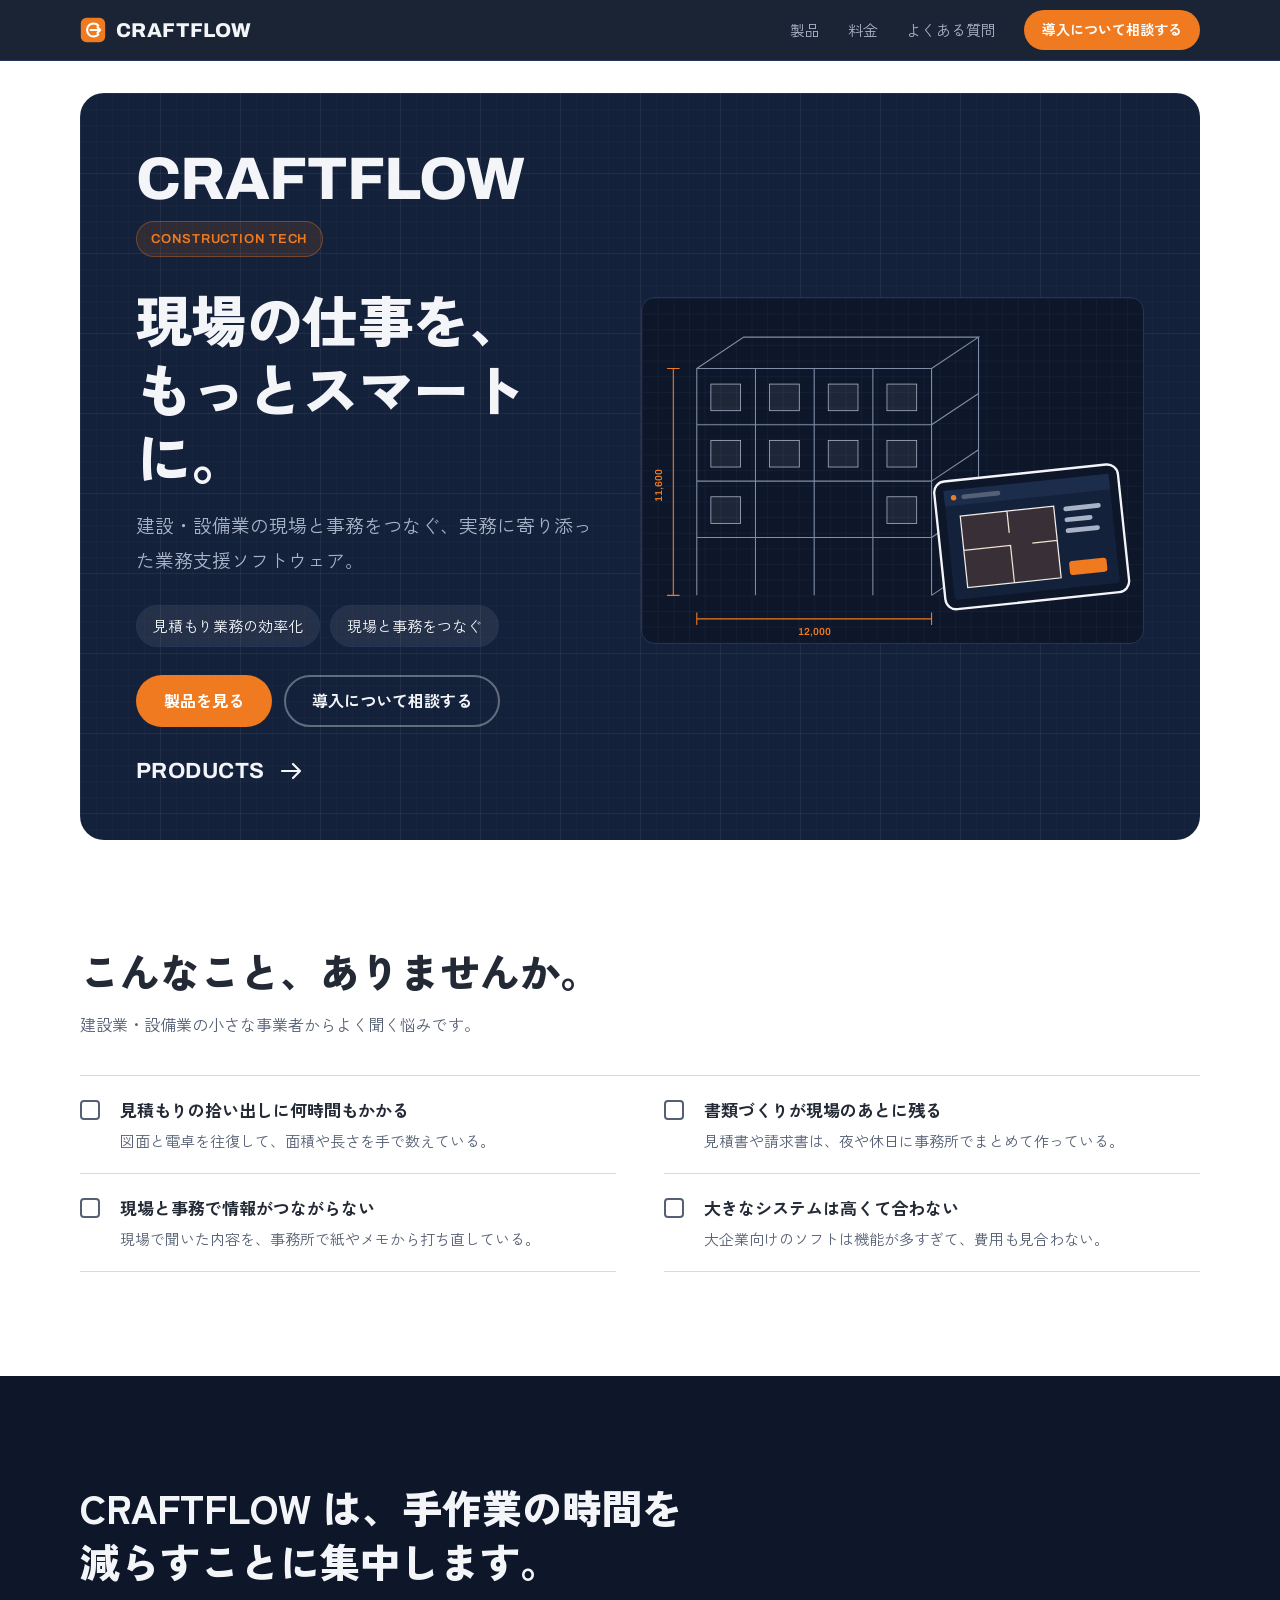
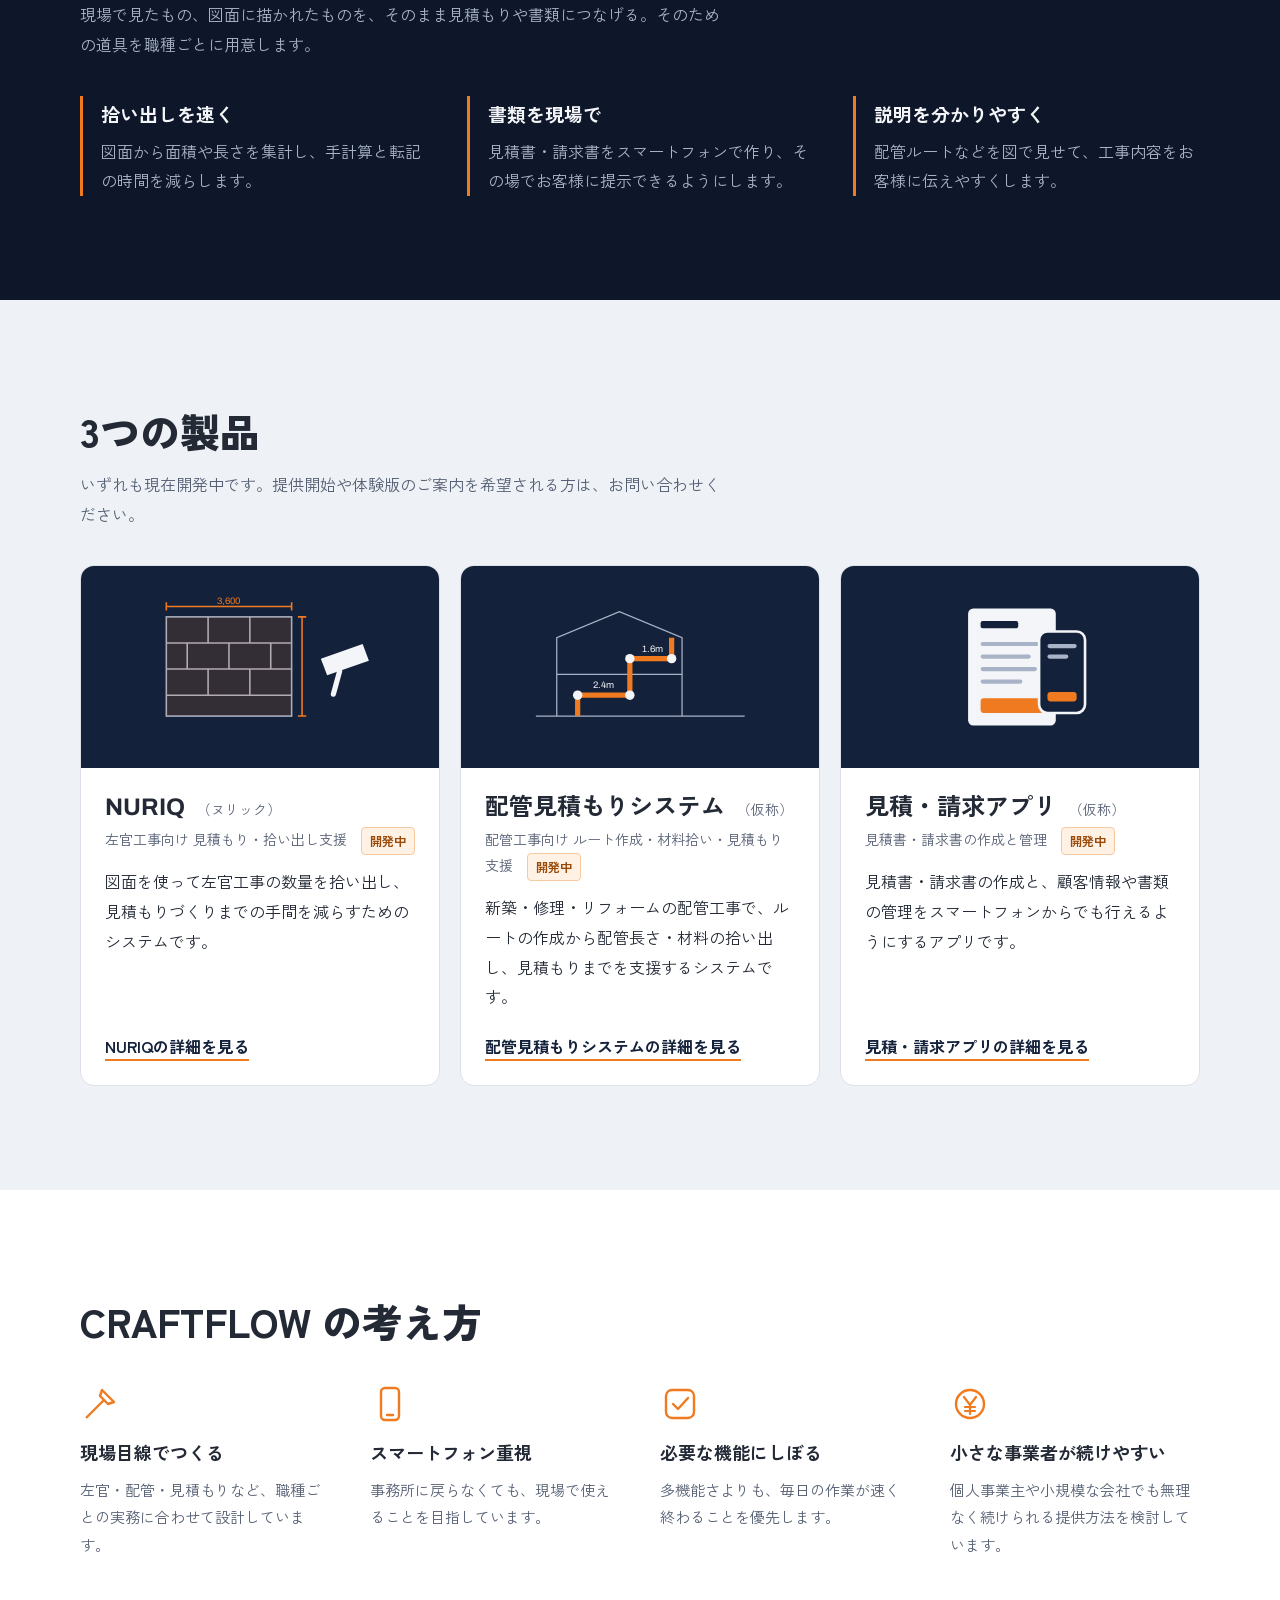
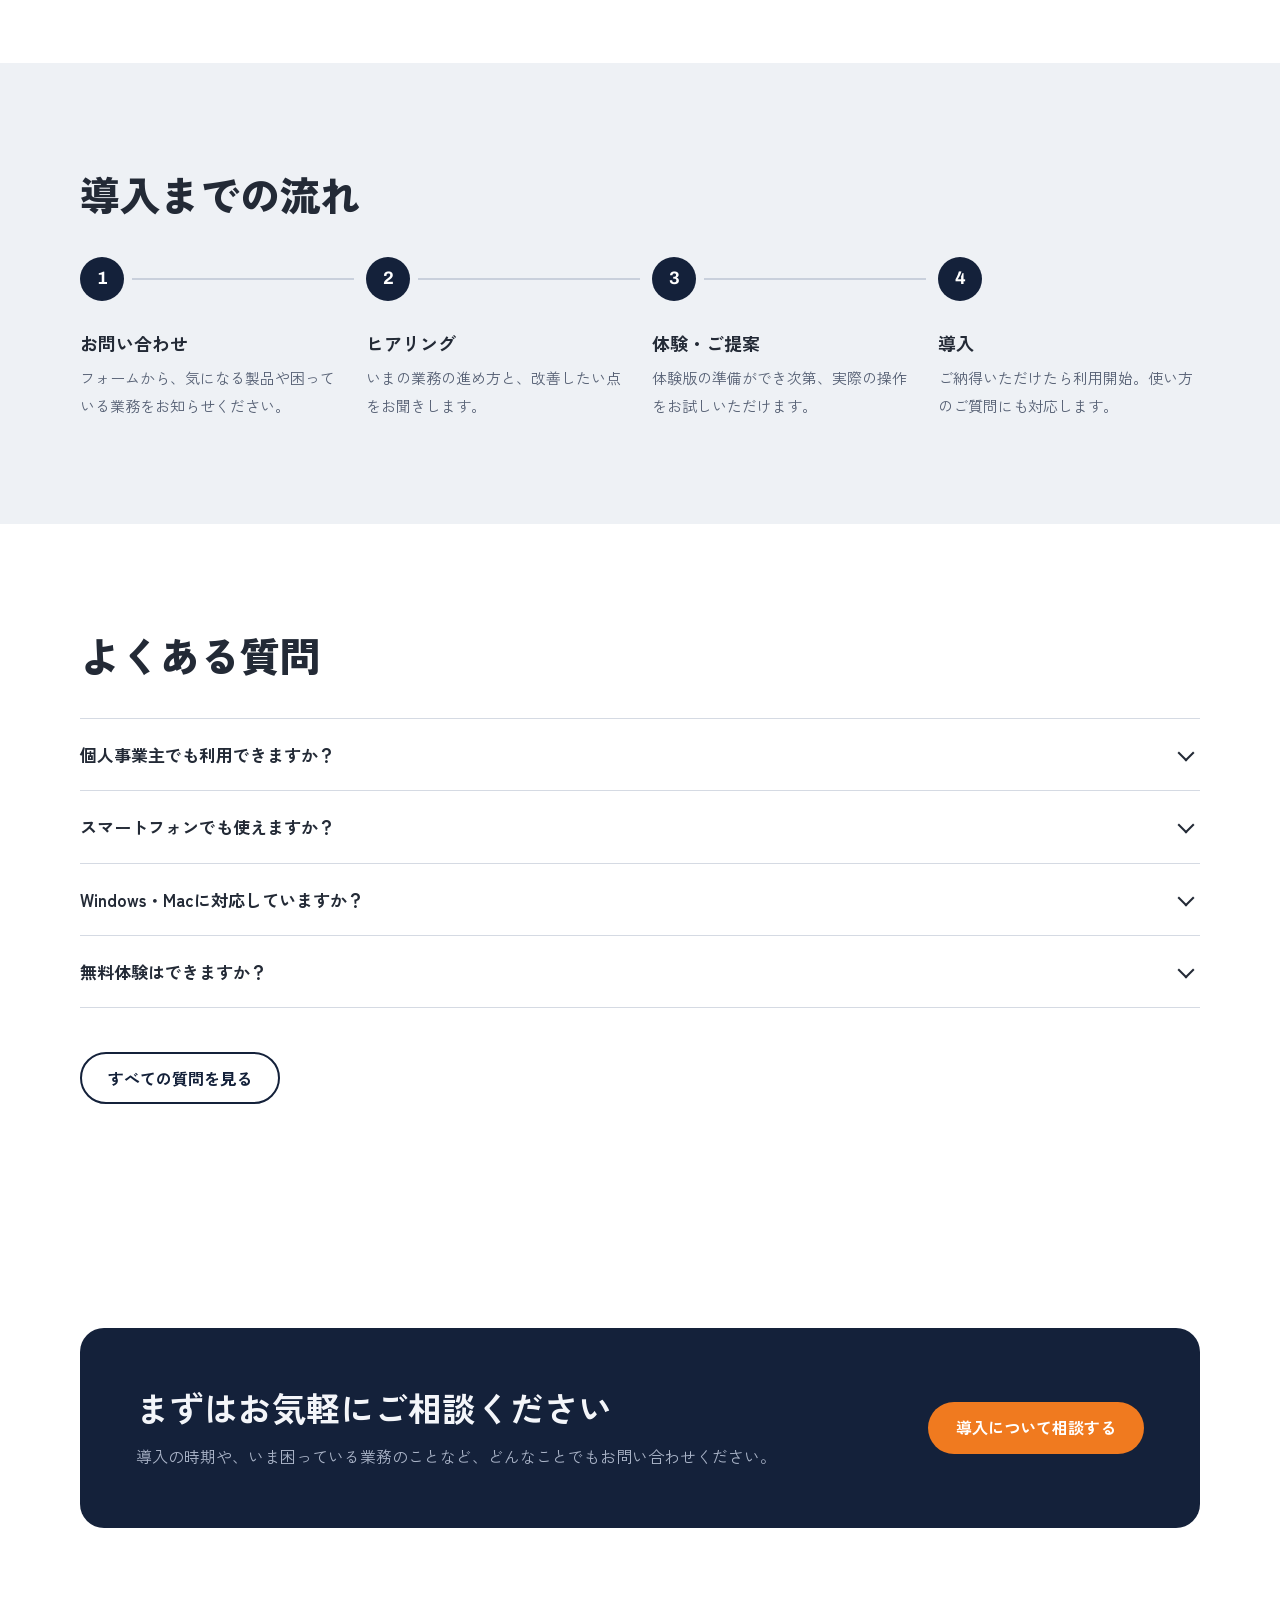
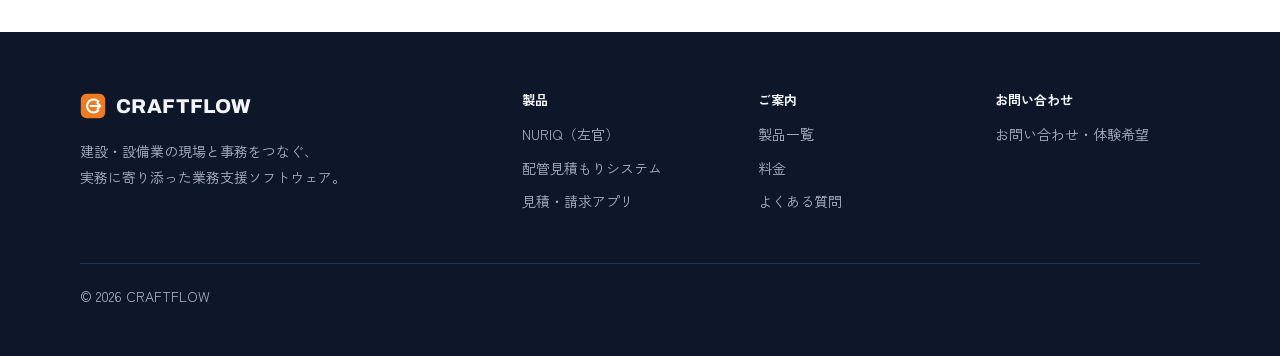
==== index.html @ 55811c32 "CRAFTFLOW公式サイト 初版 Co-Authored-By: Claude Opus 5.5 <noreply@anthropic.com> Claude-Session: https://cl" ====
<!doctype html>
<html lang="ja">
<head>
<meta charset="utf-8">
<meta name="viewport" content="width=device-width, initial-scale=1">
<title>CRAFTFLOW｜建設・設備業向け業務支援ソフトウェア</title>
<meta name="description" content="左官の数量拾い、配管の材料拾い出し、見積書・請求書の作成など、建設・設備業の小規模事業者向けに業務支援ソフトウェアを開発するCRAFTFLOWの公式サイトです。">
<meta name="keywords" content="左官 見積もり ソフト,配管 見積もり ソフト,建設業 見積書 アプリ,個人事業主 請求書 アプリ">
<link rel="canonical" href="https://co-30.github.io/craftflow-website/">
<meta property="og:type" content="website">
<meta property="og:site_name" content="CRAFTFLOW">
<meta property="og:title" content="CRAFTFLOW｜建設・設備業向け業務支援ソフトウェア">
<meta property="og:description" content="左官の数量拾い、配管の材料拾い出し、見積書・請求書の作成など、建設・設備業の小規模事業者向けに業務支援ソフトウェアを開発するCRAFTFLOWの公式サイトです。">
<meta property="og:url" content="https://co-30.github.io/craftflow-website/">
<meta property="og:image" content="https://co-30.github.io/craftflow-website/img/ogp.png">
<meta property="og:locale" content="ja_JP">
<meta name="twitter:card" content="summary_large_image">
<meta name="theme-color" content="#14213A">
<link rel="icon" href="img/favicon.svg" type="image/svg+xml">
<link rel="preconnect" href="https://fonts.googleapis.com">
<link rel="preconnect" href="https://fonts.gstatic.com" crossorigin>
<link rel="stylesheet" href="https://fonts.googleapis.com/css2?family=Archivo:wght@600;700;800&family=Zen+Kaku+Gothic+New:wght@400;700;900&display=swap">
<link rel="stylesheet" href="css/site.css">
</head>
<body>
<a class="skip" href="#main">本文へ移動</a>
<header class="site-header">
  <div class="wrap">
    <a class="brand" href="index.html" aria-label="CRAFTFLOW トップページ"><svg class="brand-mark" viewBox="0 0 32 32" aria-hidden="true"><rect x="1" y="1" width="30" height="30" rx="7" fill="#F07A1F"/><path d="M22.5 10.5a8 8 0 1 0 0 11M13 16h12M21.5 12.5 25 16l-3.5 3.5" fill="none" stroke="#fff" stroke-width="2.6" stroke-linecap="round" stroke-linejoin="round"/></svg>CRAFTFLOW</a>
    <button class="nav-toggle" type="button" aria-expanded="false" aria-controls="site-nav">メニュー</button>
    <nav id="site-nav" class="site-nav" aria-label="メインメニュー">
      <ul><li><a href="products.html">製品</a></li><li><a href="pricing.html">料金</a></li><li><a href="faq.html">よくある質問</a></li><li class="nav-cta"><a class="btn btn-primary" href="contact.html">導入について相談する</a></li></ul>
    </nav>
  </div>
</header>
<main id="main">

<section class="hero"><div class="wrap"><div class="hero-panel">
  <div class="hero-top"><p class="wordmark">CRAFTFLOW</p><span class="badge">CONSTRUCTION TECH</span></div>
  <div class="hero-visual"><svg viewBox="0 0 640 440" role="img" aria-label="建物の立面図と、図面を表示したタブレットの線画">
  <defs>
    <pattern id="g" width="20" height="20" patternUnits="userSpaceOnUse"><path d="M20 0H0V20" fill="none" stroke="#24355A" stroke-width=".6"/></pattern>
  </defs>
  <rect width="640" height="440" fill="url(#g)"/>
  <!-- building frame: columns and floor slabs -->
  <g fill="none" stroke="#7F8DA8" stroke-width="1.4">
    <path class="draw" d="M70 380V90h300v290M70 162h300M70 234h300M70 306h300M145 90v290M220 90v290M295 90v290"/>
    <path class="draw d2" d="M70 90l60-40h300l-60 40M430 50v290l-60 40M430 122l-60 40M430 194l-60 40M430 266l-60 40"/>
  </g>
  <!-- openings -->
  <g fill="#F3F5F9" fill-opacity=".07" stroke="#A9B3C7" stroke-width="1">
    <rect x="88" y="182" width="38" height="34"/><rect x="163" y="182" width="38" height="34"/><rect x="238" y="182" width="38" height="34"/><rect x="313" y="182" width="38" height="34"/>
    <rect x="88" y="110" width="38" height="34"/><rect x="163" y="110" width="38" height="34"/><rect x="238" y="110" width="38" height="34"/><rect x="313" y="110" width="38" height="34"/>
    <rect x="88" y="254" width="38" height="34"/><rect x="313" y="254" width="38" height="34"/>
  </g>
  <!-- dimension lines (the estimator's view) -->
  <g stroke="#F07A1F" stroke-width="1.4" fill="none">
    <path class="draw d3" d="M70 410h300M70 402v16M370 402v16M40 90v290M32 90h16M32 380h16"/>
  </g>
  <g fill="#F07A1F" font-family="Archivo, sans-serif" font-size="13" font-weight="600">
    <text x="220" y="430" text-anchor="middle">12,000</text>
    <text x="26" y="240" text-anchor="middle" transform="rotate(-90 26 240)">11,600</text>
  </g>
  <!-- tablet with a floor plan -->
  <g transform="translate(372 236) rotate(-6)">
    <rect width="236" height="164" rx="14" fill="#0D1729" stroke="#F3F5F9" stroke-width="3"/>
    <rect x="12" y="12" width="212" height="140" rx="4" fill="#14213A"/>
    <rect x="12" y="12" width="212" height="20" fill="#1C2C4B"/>
    <circle cx="24" cy="22" r="3.5" fill="#F07A1F"/>
    <rect x="34" y="19" width="50" height="6" rx="3" fill="#566074"/>
    <g fill="none" stroke="#F3F5F9" stroke-width="1.6">
      <path d="M30 46h120v92H30zM30 90h60v48M90 46v28M118 90h32"/>
    </g>
    <path d="M30 46h120v92H30z" fill="#F07A1F" fill-opacity=".16"/>
    <g fill="#A9B3C7"><rect x="162" y="48" width="48" height="6" rx="3"/><rect x="162" y="62" width="36" height="6" rx="3"/><rect x="162" y="76" width="44" height="6" rx="3"/></g>
    <rect x="162" y="118" width="48" height="18" rx="4" fill="#F07A1F"/>
  </g>
</svg></div>
  <div class="hero-copy">
    <h1><span class="nb">現場の仕事を、</span><span class="nb">もっとスマートに。</span></h1>
    <p class="hero-lead">建設・設備業の現場と事務をつなぐ、実務に寄り添った業務支援ソフトウェア。</p>
    <ul class="chips"><li>見積もり業務の効率化</li><li>現場と事務をつなぐ</li></ul>
    <div class="btn-row">
      <a class="btn btn-primary" href="products.html">製品を見る</a>
      <a class="btn btn-ghost" href="contact.html">導入について相談する</a>
    </div>
    <a class="hero-products" href="products.html">PRODUCTS <svg viewBox="0 0 24 24" aria-hidden="true"><path d="M3 12h17M14 5l7 7-7 7" fill="none" stroke="currentColor" stroke-width="2.2" stroke-linecap="round" stroke-linejoin="round"/></svg></a>
  </div>
</div></div></section>

<section class="section" aria-labelledby="h-issues"><div class="wrap">
  <div class="section-head"><h2 id="h-issues">こんなこと、ありませんか。</h2><p>建設業・設備業の小さな事業者からよく聞く悩みです。</p></div>
  <ul class="issue-list"><li><span class="box" aria-hidden="true"></span><div><strong>見積もりの拾い出しに何時間もかかる</strong><span>図面と電卓を往復して、面積や長さを手で数えている。</span></div></li><li><span class="box" aria-hidden="true"></span><div><strong>書類づくりが現場のあとに残る</strong><span>見積書や請求書は、夜や休日に事務所でまとめて作っている。</span></div></li><li><span class="box" aria-hidden="true"></span><div><strong>現場と事務で情報がつながらない</strong><span>現場で聞いた内容を、事務所で紙やメモから打ち直している。</span></div></li><li><span class="box" aria-hidden="true"></span><div><strong>大きなシステムは高くて合わない</strong><span>大企業向けのソフトは機能が多すぎて、費用も見合わない。</span></div></li></ul>
</div></section>

<section class="section section-dark" aria-labelledby="h-solution"><div class="wrap">
  <div class="section-head"><h2 id="h-solution">CRAFTFLOW は、手作業の時間を減らすことに集中します。</h2><p>現場で見たもの、図面に描かれたものを、そのまま見積もりや書類につなげる。そのための道具を職種ごとに用意します。</p></div>
  <div class="solution">
    <div class="solution-item"><h3>拾い出しを速く</h3><p>図面から面積や長さを集計し、手計算と転記の時間を減らします。</p></div>
    <div class="solution-item"><h3>書類を現場で</h3><p>見積書・請求書をスマートフォンで作り、その場でお客様に提示できるようにします。</p></div>
    <div class="solution-item"><h3>説明を分かりやすく</h3><p>配管ルートなどを図で見せて、工事内容をお客様に伝えやすくします。</p></div>
  </div>
</div></section>

<section class="section section-mist" aria-labelledby="h-products"><div class="wrap">
  <div class="section-head"><h2 id="h-products">3つの製品</h2><p>いずれも現在開発中です。提供開始や体験版のご案内を希望される方は、お問い合わせください。</p></div>
  <div class="products"><article class="product">
  <div class="product-visual"><svg viewBox="0 0 240 135" aria-hidden="true"><g fill="none" stroke="#A9B3C7" stroke-width="1.5"><rect x="30" y="20" width="120" height="95"/><path d="M30 45h120M30 70h120M30 95h120M70 20v25M110 20v25M50 45v25M90 45v25M130 45v25M70 70v25M110 70v25"/></g><path d="M30 20h120v95H30z" fill="#F07A1F" fill-opacity=".14"/><g stroke="#F07A1F" stroke-width="1.5"><path d="M30 10h120M30 6v8M150 6v8M160 20v95M156 20h8M156 115h8"/></g><text x="90" y="8" fill="#F07A1F" font-size="9" text-anchor="middle" font-family="Archivo,sans-serif">3,600</text><path d="M178 60l40-14 6 16-40 14z" fill="#F3F5F9"/><path d="M196 72l-6 22" stroke="#F3F5F9" stroke-width="5" stroke-linecap="round"/></svg></div>
  <div class="product-body">
    <div class="product-name"><h3>NURIQ</h3><span class="kana">（ヌリック）</span></div>
    <p class="product-for">左官工事向け 見積もり・拾い出し支援　<span class="status status-dev">開発中</span></p>
    <p class="desc">図面を使って左官工事の数量を拾い出し、見積もりづくりまでの手間を減らすためのシステムです。</p>
    <a class="more" href="products/nuriq.html">NURIQの詳細を見る</a>
  </div>
</article><article class="product">
  <div class="product-visual"><svg viewBox="0 0 240 135" aria-hidden="true"><g fill="none" stroke="#A9B3C7" stroke-width="1.2"><path d="M20 115h200M40 115V40l60-25 60 25v75"/><path d="M40 75h120"/></g><path d="M60 115V95h50v-35h40v-20" fill="none" stroke="#F07A1F" stroke-width="5" stroke-linejoin="round"/><g fill="#F3F5F9"><circle cx="60" cy="95" r="4.5"/><circle cx="110" cy="95" r="4.5"/><circle cx="110" cy="60" r="4.5"/><circle cx="150" cy="60" r="4.5"/></g><text x="85" y="88" fill="#F3F5F9" font-size="9" text-anchor="middle" font-family="Archivo,sans-serif">2.4m</text><text x="132" y="54" fill="#F3F5F9" font-size="9" text-anchor="middle" font-family="Archivo,sans-serif">1.6m</text></svg></div>
  <div class="product-body">
    <div class="product-name"><h3>配管見積もりシステム</h3><span class="kana">（仮称）</span></div>
    <p class="product-for">配管工事向け ルート作成・材料拾い・見積もり支援　<span class="status status-dev">開発中</span></p>
    <p class="desc">新築・修理・リフォームの配管工事で、ルートの作成から配管長さ・材料の拾い出し、見積もりまでを支援するシステムです。</p>
    <a class="more" href="products/piping.html">配管見積もりシステムの詳細を見る</a>
  </div>
</article><article class="product">
  <div class="product-visual"><svg viewBox="0 0 240 135" aria-hidden="true"><rect x="70" y="12" width="84" height="112" rx="5" fill="#F3F5F9"/><rect x="82" y="24" width="36" height="7" rx="2" fill="#14213A"/><g fill="#A9B3C7"><rect x="82" y="44" width="60" height="4" rx="2"/><rect x="82" y="56" width="48" height="4" rx="2"/><rect x="82" y="68" width="54" height="4" rx="2"/><rect x="82" y="80" width="40" height="4" rx="2"/></g><rect x="82" y="98" width="60" height="14" rx="3" fill="#F07A1F"/><rect x="138" y="34" width="44" height="78" rx="8" fill="#14213A" stroke="#F3F5F9" stroke-width="2.5"/><rect x="146" y="46" width="28" height="4" rx="2" fill="#A9B3C7"/><rect x="146" y="56" width="20" height="4" rx="2" fill="#A9B3C7"/><rect x="146" y="92" width="28" height="9" rx="3" fill="#F07A1F"/></svg></div>
  <div class="product-body">
    <div class="product-name"><h3>見積・請求アプリ</h3><span class="kana">（仮称）</span></div>
    <p class="product-for">見積書・請求書の作成と管理　<span class="status status-dev">開発中</span></p>
    <p class="desc">見積書・請求書の作成と、顧客情報や書類の管理をスマートフォンからでも行えるようにするアプリです。</p>
    <a class="more" href="products/estimate.html">見積・請求アプリの詳細を見る</a>
  </div>
</article></div>
</div></section>

<section class="section" aria-labelledby="h-features"><div class="wrap">
  <div class="section-head"><h2 id="h-features">CRAFTFLOW の考え方</h2></div>
  <div class="features"><div class="feature"><svg class="feature-icon" viewBox="0 0 40 40" aria-hidden="true"><path d="M6 34L24 16M22 6l12 12-6 2-8-8z" fill="none" stroke="currentColor" stroke-width="2.4" stroke-linejoin="round"/></svg><h3>現場目線でつくる</h3><p>左官・配管・見積もりなど、職種ごとの実務に合わせて設計しています。</p></div><div class="feature"><svg class="feature-icon" viewBox="0 0 40 40" aria-hidden="true"><rect x="11" y="4" width="18" height="32" rx="4" fill="none" stroke="currentColor" stroke-width="2.4"/><path d="M17 31h6" stroke="currentColor" stroke-width="2.4" stroke-linecap="round"/></svg><h3>スマートフォン重視</h3><p>事務所に戻らなくても、現場で使えることを目指しています。</p></div><div class="feature"><svg class="feature-icon" viewBox="0 0 40 40" aria-hidden="true"><rect x="6" y="6" width="28" height="28" rx="6" fill="none" stroke="currentColor" stroke-width="2.4"/><path d="M13 20l5 5 10-11" fill="none" stroke="currentColor" stroke-width="2.4" stroke-linecap="round" stroke-linejoin="round"/></svg><h3>必要な機能にしぼる</h3><p>多機能さよりも、毎日の作業が速く終わることを優先します。</p></div><div class="feature"><svg class="feature-icon" viewBox="0 0 40 40" aria-hidden="true"><circle cx="20" cy="20" r="14" fill="none" stroke="currentColor" stroke-width="2.4"/><path d="M14 13l6 8 6-8M20 21v9M15 23h10M15 27h10" fill="none" stroke="currentColor" stroke-width="2.2" stroke-linecap="round"/></svg><h3>小さな事業者が続けやすい</h3><p>個人事業主や小規模な会社でも無理なく続けられる提供方法を検討しています。</p></div></div>
</div></section>

<section class="section section-mist" aria-labelledby="h-steps"><div class="wrap">
  <div class="section-head"><h2 id="h-steps">導入までの流れ</h2></div>
  <ol class="steps"><li><h3>お問い合わせ</h3><p>フォームから、気になる製品や困っている業務をお知らせください。</p></li><li><h3>ヒアリング</h3><p>いまの業務の進め方と、改善したい点をお聞きします。</p></li><li><h3>体験・ご提案</h3><p>体験版の準備ができ次第、実際の操作をお試しいただけます。</p></li><li><h3>導入</h3><p>ご納得いただけたら利用開始。使い方のご質問にも対応します。</p></li></ol>
</div></section>

<section class="section" aria-labelledby="h-faq"><div class="wrap">
  <div class="section-head"><h2 id="h-faq">よくある質問</h2></div>
  <div class="faq"><details><summary>個人事業主でも利用できますか？</summary><div class="answer"><p>はい。CRAFTFLOW の製品は、個人事業主・一人親方・小規模事業者の方に使っていただくことを前提に開発しています。</p></div></details><details><summary>スマートフォンでも使えますか？</summary><div class="answer"><p>スマートフォンでの利用を重視して開発していますが、対応状況は製品ごとに異なります。各製品の提供開始時にご案内します。</p></div></details><details><summary>Windows・Macに対応していますか？</summary><div class="answer"><p>動作環境は製品ごとに提供開始時に確定します。お使いの環境をお問い合わせでお知らせいただければ、対応予定をご案内します。</p></div></details><details><summary>無料体験はできますか？</summary><div class="answer"><p>無料体験の実施を検討しています。条件や開始時期が決まり次第、このサイトでお知らせします。ご希望の方はお問い合わせください。</p></div></details></div>
  <p><a class="btn btn-outline" href="faq.html" style="margin-top:28px">すべての質問を見る</a></p>
</div></section>
<section class="section"><div class="wrap"><div class="cta-band">
  <div><h2>まずはお気軽にご相談ください</h2><p>導入の時期や、いま困っている業務のことなど、どんなことでもお問い合わせください。</p></div>
  <a class="btn btn-primary" href="contact.html">導入について相談する</a>
</div></div></section>
</main>
<footer class="site-footer">
  <div class="wrap">
    <div class="footer-grid">
      <div>
        <a class="brand" href="index.html"><svg class="brand-mark" viewBox="0 0 32 32" aria-hidden="true"><rect x="1" y="1" width="30" height="30" rx="7" fill="#F07A1F"/><path d="M22.5 10.5a8 8 0 1 0 0 11M13 16h12M21.5 12.5 25 16l-3.5 3.5" fill="none" stroke="#fff" stroke-width="2.6" stroke-linecap="round" stroke-linejoin="round"/></svg>CRAFTFLOW</a>
        <p>建設・設備業の現場と事務をつなぐ、<br>実務に寄り添った業務支援ソフトウェア。</p>
      </div>
      <div><h2>製品</h2><ul>
        <li><a href="products/nuriq.html">NURIQ（左官）</a></li>
        <li><a href="products/piping.html">配管見積もりシステム</a></li>
        <li><a href="products/estimate.html">見積・請求アプリ</a></li>
      </ul></div>
      <div><h2>ご案内</h2><ul>
        <li><a href="products.html">製品一覧</a></li>
        <li><a href="pricing.html">料金</a></li>
        <li><a href="faq.html">よくある質問</a></li>
      </ul></div>
      <div><h2>お問い合わせ</h2><ul>
        <li><a href="contact.html">お問い合わせ・体験希望</a></li>
      </ul></div>
    </div>
    <p class="copyright">&copy; 2026 CRAFTFLOW</p>
  </div>
</footer>
<script src="js/config.js"></script>
<script src="js/site.js"></script>
</body>
</html>
---- css/site.css ----
/* CRAFTFLOW site styles — mobile first */
:root {
  --navy: #14213A;
  --navy-deep: #0D1729;
  --navy-line: #24355A;
  --orange: #F07A1F;
  --orange-dark: #C95F0E;
  --paper: #FFFFFF;
  --mist: #EEF1F5;
  --ink: #232A36;
  --ink-soft: #566074;
  --on-dark: #F3F5F9;
  --on-dark-soft: #A9B3C7;
  --radius-lg: 24px;
  --radius-md: 14px;
  --radius-sm: 8px;
  --wrap: 1120px;
  --font-jp: "Zen Kaku Gothic New", "Hiragino Sans", "Noto Sans JP", sans-serif;
  --font-mark: "Archivo", "Zen Kaku Gothic New", sans-serif;
}

*, *::before, *::after { box-sizing: border-box; }
html { -webkit-text-size-adjust: 100%; scroll-behavior: smooth; }
@media (prefers-reduced-motion: reduce) { html { scroll-behavior: auto; } *, *::before, *::after { animation: none !important; transition: none !important; } }
body {
  margin: 0;
  font-family: var(--font-jp);
  font-size: 16px;
  line-height: 1.85;
  color: var(--ink);
  background: var(--paper);
  font-feature-settings: "palt" 1;
  overflow-wrap: anywhere;
}
img, svg { max-width: 100%; display: block; }
a { color: inherit; }
:focus-visible { outline: 3px solid var(--orange); outline-offset: 3px; border-radius: 4px; }
.wrap { width: min(100% - 40px, var(--wrap)); margin-inline: auto; }
.skip { position: absolute; left: -9999px; }
.skip:focus { left: 16px; top: 16px; z-index: 100; background: #fff; padding: 8px 14px; }

/* ---------- Header ---------- */
.site-header {
  position: sticky; top: 0; z-index: 50;
  background: rgba(13, 23, 41, .94);
  backdrop-filter: saturate(140%) blur(10px);
  color: var(--on-dark);
  border-bottom: 1px solid var(--navy-line);
}
.site-header .wrap { display: flex; align-items: center; justify-content: space-between; height: 60px; }
.brand { font-family: var(--font-mark); font-weight: 800; font-size: 20px; letter-spacing: .02em; text-decoration: none; display: flex; align-items: center; gap: 10px; }
.brand-mark { width: 26px; height: 26px; }
.nav-toggle { background: none; border: 1px solid var(--navy-line); color: var(--on-dark); border-radius: var(--radius-sm); padding: 6px 12px; font: inherit; font-size: 14px; cursor: pointer; }
.site-nav { display: none; }
.site-nav.is-open { display: block; position: absolute; top: 60px; left: 0; right: 0; background: var(--navy-deep); border-bottom: 1px solid var(--navy-line); padding: 8px 20px 20px; }
.site-nav ul { list-style: none; margin: 0; padding: 0; }
.site-nav a { display: block; padding: 12px 0; text-decoration: none; color: var(--on-dark); border-bottom: 1px solid var(--navy-line); }
.site-nav a[aria-current="page"] { color: var(--orange); }
.site-nav .nav-cta { margin-top: 16px; border: 0; }
@media (min-width: 900px) {
  .nav-toggle { display: none; }
  .site-nav, .site-nav.is-open { display: block; position: static; background: none; border: 0; padding: 0; }
  .site-nav ul { display: flex; gap: 28px; align-items: center; }
  .site-nav a { border: 0; padding: 0; font-size: 15px; color: var(--on-dark-soft); }
  .site-nav a:hover { color: var(--on-dark); }
  .site-nav .nav-cta { margin: 0; }
  .site-nav .nav-cta a { color: #fff; }
}

/* ---------- Buttons ---------- */
.btn { display: inline-flex; align-items: center; justify-content: center; gap: 8px; min-height: 52px; padding: 0 26px; border-radius: 999px; font-weight: 700; font-size: 16px; text-decoration: none; border: 2px solid transparent; cursor: pointer; transition: background .15s, color .15s, border-color .15s; }
.btn-primary { background: var(--orange); color: #fff; }
.btn-primary:hover { background: var(--orange-dark); }
.btn-ghost { border-color: rgba(243, 245, 249, .35); color: var(--on-dark); }
.btn-ghost:hover { border-color: var(--on-dark); }
.btn-outline { border-color: var(--navy); color: var(--navy); }
.btn-outline:hover { background: var(--navy); color: #fff; }
.btn[aria-disabled="true"] { background: #C9CED8; color: #59616F; cursor: not-allowed; }
.site-nav .btn { min-height: 40px; padding: 0 18px; font-size: 14px; }
.btn-row { display: flex; flex-wrap: wrap; gap: 12px; }

/* ---------- Hero (dark panel with blueprint grid) ---------- */
.hero { background: var(--paper); padding: 20px 0 0; }
.hero-panel {
  position: relative; overflow: hidden;
  background-color: var(--navy);
  background-image:
    linear-gradient(rgba(255,255,255,.045) 1px, transparent 1px),
    linear-gradient(90deg, rgba(255,255,255,.045) 1px, transparent 1px),
    linear-gradient(rgba(255,255,255,.02) 1px, transparent 1px),
    linear-gradient(90deg, rgba(255,255,255,.02) 1px, transparent 1px);
  background-size: 80px 80px, 80px 80px, 16px 16px, 16px 16px;
  color: var(--on-dark);
  border-radius: var(--radius-lg);
  padding: 32px 24px 28px;
}
.hero-top { display: flex; flex-wrap: wrap; align-items: center; gap: 12px 16px; }
.wordmark { font-family: var(--font-mark); font-weight: 800; font-size: clamp(34px, 9vw, 60px); line-height: 1; letter-spacing: -.01em; margin: 0; }
.badge { display: inline-block; font-family: var(--font-mark); font-weight: 600; font-size: 13px; letter-spacing: .06em; color: var(--orange); background: rgba(240, 122, 31, .12); border: 1px solid rgba(240, 122, 31, .35); padding: 5px 14px; border-radius: 999px; }
.hero h1 { font-size: clamp(34px, 9.4vw, 68px); line-height: 1.22; font-weight: 900; letter-spacing: -.01em; margin: 28px 0 16px; }
.hero h1 .nb { display: inline-block; }
.hero-lead { color: var(--on-dark-soft); font-size: clamp(16px, 4.2vw, 19px); margin: 0 0 28px; max-width: 34em; }
.hero-visual { margin: 8px 0 24px; border-radius: var(--radius-md); background: var(--navy-deep); border: 1px solid var(--navy-line); overflow: hidden; }
.hero-visual svg { width: 100%; height: auto; }
.chips { display: flex; flex-wrap: wrap; gap: 10px; list-style: none; padding: 0; margin: 0 0 28px; }
.chips li { background: rgba(255,255,255,.07); border: 1px solid var(--navy-line); border-radius: 999px; padding: 6px 16px; font-size: 15px; }
.hero-products { display: inline-flex; align-items: center; gap: 14px; font-family: var(--font-mark); font-weight: 700; font-size: 22px; letter-spacing: .02em; text-decoration: none; margin-top: 24px; }
.hero-products svg { width: 24px; transition: transform .2s; }
.hero-products:hover svg { transform: translateX(4px); }
@media (min-width: 900px) {
  .hero { padding-top: 32px; }
  .hero-panel { padding: 56px 56px 48px; display: grid; grid-template-columns: 1.05fr 1fr; gap: 0 48px; align-items: center; }
  .hero-top, .hero-copy { grid-column: 1; }
  .hero-visual { grid-column: 2; grid-row: 1 / span 2; margin: 0; }
}
/* the one orchestrated moment: blueprint lines draw in on load */
.draw { stroke-dasharray: 1200; stroke-dashoffset: 1200; animation: draw 2.4s ease-out forwards; }
.draw.d2 { animation-delay: .5s; }
.draw.d3 { animation-delay: 1s; }
@keyframes draw { to { stroke-dashoffset: 0; } }

/* ---------- Sections ---------- */
.section { padding: 72px 0; }
.section-mist { background: var(--mist); }
.section-dark { background: var(--navy-deep); color: var(--on-dark); }
.section-head { max-width: 40em; margin-bottom: 36px; }
.section-head h2, .page-head h1 { font-size: clamp(26px, 6.4vw, 40px); line-height: 1.35; font-weight: 900; margin: 0 0 12px; }
.section-head p { color: var(--ink-soft); margin: 0; }
.section-dark .section-head p { color: var(--on-dark-soft); }
@media (min-width: 900px) { .section { padding: 104px 0; } }

/* page head for sub pages */
.page-head { background: var(--navy); color: var(--on-dark); padding: 56px 0 48px; }
.page-head p { color: var(--on-dark-soft); max-width: 38em; margin: 0; }
.breadcrumb { font-size: 13px; color: var(--on-dark-soft); margin-bottom: 18px; }
.breadcrumb a { color: var(--on-dark-soft); }

/* problems: a plain list that reads like a site checklist */
.issue-list { list-style: none; margin: 0; padding: 0; display: grid; gap: 0; border-top: 1px solid #D5DAE3; }
.issue-list li { display: grid; grid-template-columns: 28px 1fr; gap: 12px; padding: 18px 0; border-bottom: 1px solid #D5DAE3; }
.issue-list .box { width: 20px; height: 20px; border: 2px solid var(--ink-soft); border-radius: 4px; margin-top: 6px; }
.issue-list strong { display: block; font-size: 17px; }
.issue-list span { color: var(--ink-soft); font-size: 15px; }
@media (min-width: 900px) { .issue-list { grid-template-columns: 1fr 1fr; column-gap: 48px; } }

/* solution statement */
.solution { display: grid; gap: 28px; }
.solution-item h3 { font-size: 19px; margin: 0 0 6px; }
.solution-item p { margin: 0; color: var(--on-dark-soft); }
.solution-item { padding-left: 18px; border-left: 3px solid var(--orange); }
@media (min-width: 900px) { .solution { grid-template-columns: repeat(3, 1fr); gap: 40px; } }

/* products */
.products { display: grid; gap: 20px; }
.product { background: var(--paper); border: 1px solid #DCE1E9; border-radius: var(--radius-md); overflow: hidden; display: flex; flex-direction: column; }
.product-visual { background: var(--navy); aspect-ratio: 16 / 9; display: grid; place-items: center; }
.product-visual svg { width: 70%; height: auto; }
.product-body { padding: 24px; display: flex; flex-direction: column; flex: 1; }
.product-name { display: flex; flex-wrap: wrap; align-items: baseline; gap: 6px 12px; margin: 0 0 4px; }
.product-name h3 { font-family: var(--font-mark), var(--font-jp); font-size: 24px; margin: 0; line-height: 1.3; }
.product-name .kana { font-size: 14px; color: var(--ink-soft); }
.product-for { font-size: 14px; color: var(--ink-soft); margin: 0 0 12px; }
.product-body p.desc { margin: 0 0 20px; }
.product-body .more { margin-top: auto; font-weight: 700; color: var(--navy); text-decoration-thickness: 2px; text-decoration-color: var(--orange); text-underline-offset: 6px; }
.status { display: inline-block; font-size: 12px; font-weight: 700; border-radius: 4px; padding: 2px 8px; vertical-align: middle; }
.status-dev { background: #FFF1E4; color: #9A4A08; border: 1px solid #F6C9A0; }
.status-ok { background: #E6F4EC; color: #1F6B40; border: 1px solid #A9D8BC; }
@media (min-width: 900px) { .products { grid-template-columns: repeat(3, 1fr); } }

/* features */
.features { display: grid; gap: 28px; }
.feature h3 { font-size: 18px; margin: 12px 0 6px; }
.feature p { margin: 0; color: var(--ink-soft); font-size: 15px; }
.feature-icon { width: 40px; height: 40px; color: var(--orange); }
@media (min-width: 700px) { .features { grid-template-columns: 1fr 1fr; gap: 40px; } }
@media (min-width: 1000px) { .features { grid-template-columns: repeat(4, 1fr); } }

/* steps: true sequence → numbers are meaningful */
.steps { list-style: none; margin: 0; padding: 0; counter-reset: step; display: grid; gap: 0; }
.steps li { counter-increment: step; position: relative; padding: 0 0 32px 64px; }
.steps li::before { content: counter(step); position: absolute; left: 0; top: 0; width: 44px; height: 44px; border-radius: 50%; background: var(--navy); color: #fff; display: grid; place-items: center; font-family: var(--font-mark); font-weight: 700; font-size: 18px; }
.steps li:not(:last-child)::after { content: ""; position: absolute; left: 21px; top: 50px; bottom: 6px; width: 2px; background: #C9D0DC; }
.steps h3 { font-size: 18px; margin: 6px 0 4px; }
.steps p { margin: 0; color: var(--ink-soft); font-size: 15px; }
@media (min-width: 900px) {
  .steps { grid-template-columns: repeat(4, 1fr); gap: 24px; }
  .steps li { padding: 64px 0 0; }
  .steps li:not(:last-child)::after { left: 52px; right: -12px; top: 21px; bottom: auto; width: auto; height: 2px; }
}

/* FAQ */
.faq { border-top: 1px solid #D5DAE3; }
.faq details { border-bottom: 1px solid #D5DAE3; }
.faq summary { list-style: none; cursor: pointer; padding: 20px 40px 20px 0; font-weight: 700; font-size: 17px; position: relative; }
.faq summary::-webkit-details-marker { display: none; }
.faq summary::after { content: ""; position: absolute; right: 8px; top: 28px; width: 12px; height: 12px; border-right: 2px solid var(--ink); border-bottom: 2px solid var(--ink); transform: rotate(45deg); transition: transform .2s; }
.faq details[open] summary::after { transform: rotate(-135deg); top: 34px; }
.faq .answer { padding: 0 0 22px; color: var(--ink-soft); }
.faq .answer p { margin: 0 0 8px; }

/* CTA band */
.cta-band { background: var(--navy); color: var(--on-dark); border-radius: var(--radius-lg); padding: 40px 24px; }
.cta-band h2 { font-size: clamp(24px, 6vw, 34px); line-height: 1.4; margin: 0 0 10px; }
.cta-band p { color: var(--on-dark-soft); margin: 0 0 24px; }
@media (min-width: 900px) { .cta-band { padding: 56px; display: flex; align-items: center; justify-content: space-between; gap: 40px; } .cta-band p { margin: 0; } }

/* product detail */
.detail-grid { display: grid; gap: 40px; }
@media (min-width: 900px) { .detail-grid { grid-template-columns: 1fr 1fr; gap: 64px; } }
.func-list { list-style: none; margin: 0; padding: 0; }
.func-list li { padding: 16px 0; border-bottom: 1px solid #D5DAE3; display: flex; justify-content: space-between; gap: 16px; align-items: baseline; }
.func-list li:first-child { border-top: 1px solid #D5DAE3; }
.shot { border: 2px dashed #B9C1CF; border-radius: var(--radius-md); background: var(--mist); aspect-ratio: 16 / 10; display: grid; place-items: center; text-align: center; padding: 24px; color: var(--ink-soft); }
.shot strong { display: block; color: var(--ink); }
.plain-list { margin: 0; padding-left: 1.2em; }
.plain-list li { margin-bottom: 6px; }
.note { font-size: 14px; color: var(--ink-soft); }
.notice { background: #FFF6EC; border: 1px solid #F6C9A0; border-radius: var(--radius-sm); padding: 16px 18px; font-size: 15px; }

/* pricing */
.price-table { width: 100%; border-collapse: collapse; font-size: 15px; }
.price-table th, .price-table td { text-align: left; padding: 16px 12px; border-bottom: 1px solid #D5DAE3; vertical-align: top; }
.price-table thead th { font-size: 13px; color: var(--ink-soft); font-weight: 700; }
.table-scroll { overflow-x: auto; }

/* contact */
.form-frame { width: 100%; min-height: 1100px; border: 0; border-radius: var(--radius-md); background: #fff; }
.contact-fields { margin: 0; padding-left: 1.2em; }

/* footer */
.site-footer { background: var(--navy-deep); color: var(--on-dark-soft); padding: 56px 0 32px; margin-top: 0; font-size: 14px; }
.footer-grid { display: grid; gap: 32px; }
.footer-grid .brand { color: var(--on-dark); margin-bottom: 10px; }
.footer-grid h2 { font-size: 13px; color: var(--on-dark); margin: 0 0 10px; }
.footer-grid ul { list-style: none; margin: 0; padding: 0; }
.footer-grid li { margin-bottom: 8px; }
.footer-grid a { text-decoration: none; }
.footer-grid a:hover { color: var(--on-dark); text-decoration: underline; }
.copyright { border-top: 1px solid var(--navy-line); margin-top: 40px; padding-top: 20px; }
@media (min-width: 900px) { .footer-grid { grid-template-columns: 2fr 1fr 1fr 1fr; } }

.mt-0 { margin-top: 0; }
.center { text-align: center; }

/* fixes after visual check */
.site-nav .nav-cta .btn { display: inline-flex; padding: 0 18px; border: 0; color: #fff; }
@media (min-width: 900px) {
  .hero-panel { grid-template-columns: 1fr 1.1fr; }
  .hero h1 { font-size: clamp(40px, 4.4vw, 58px); }
}
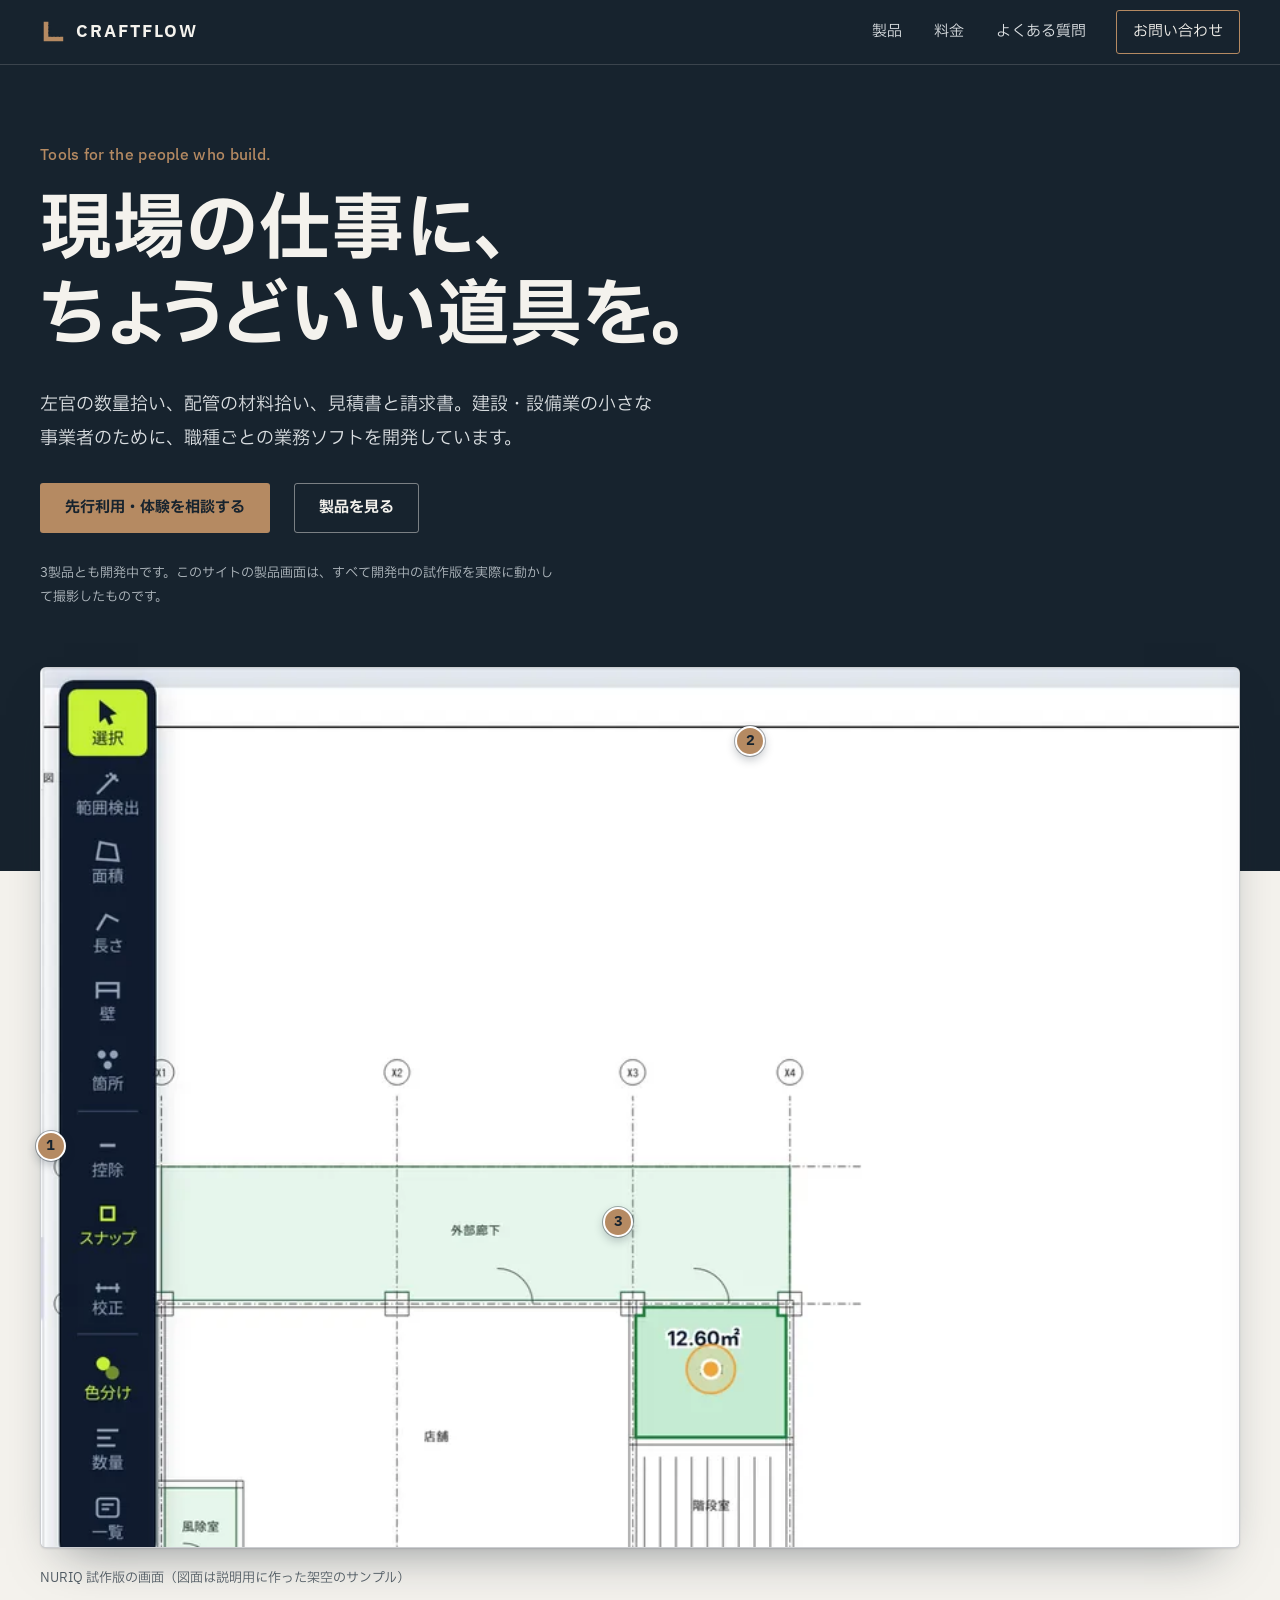
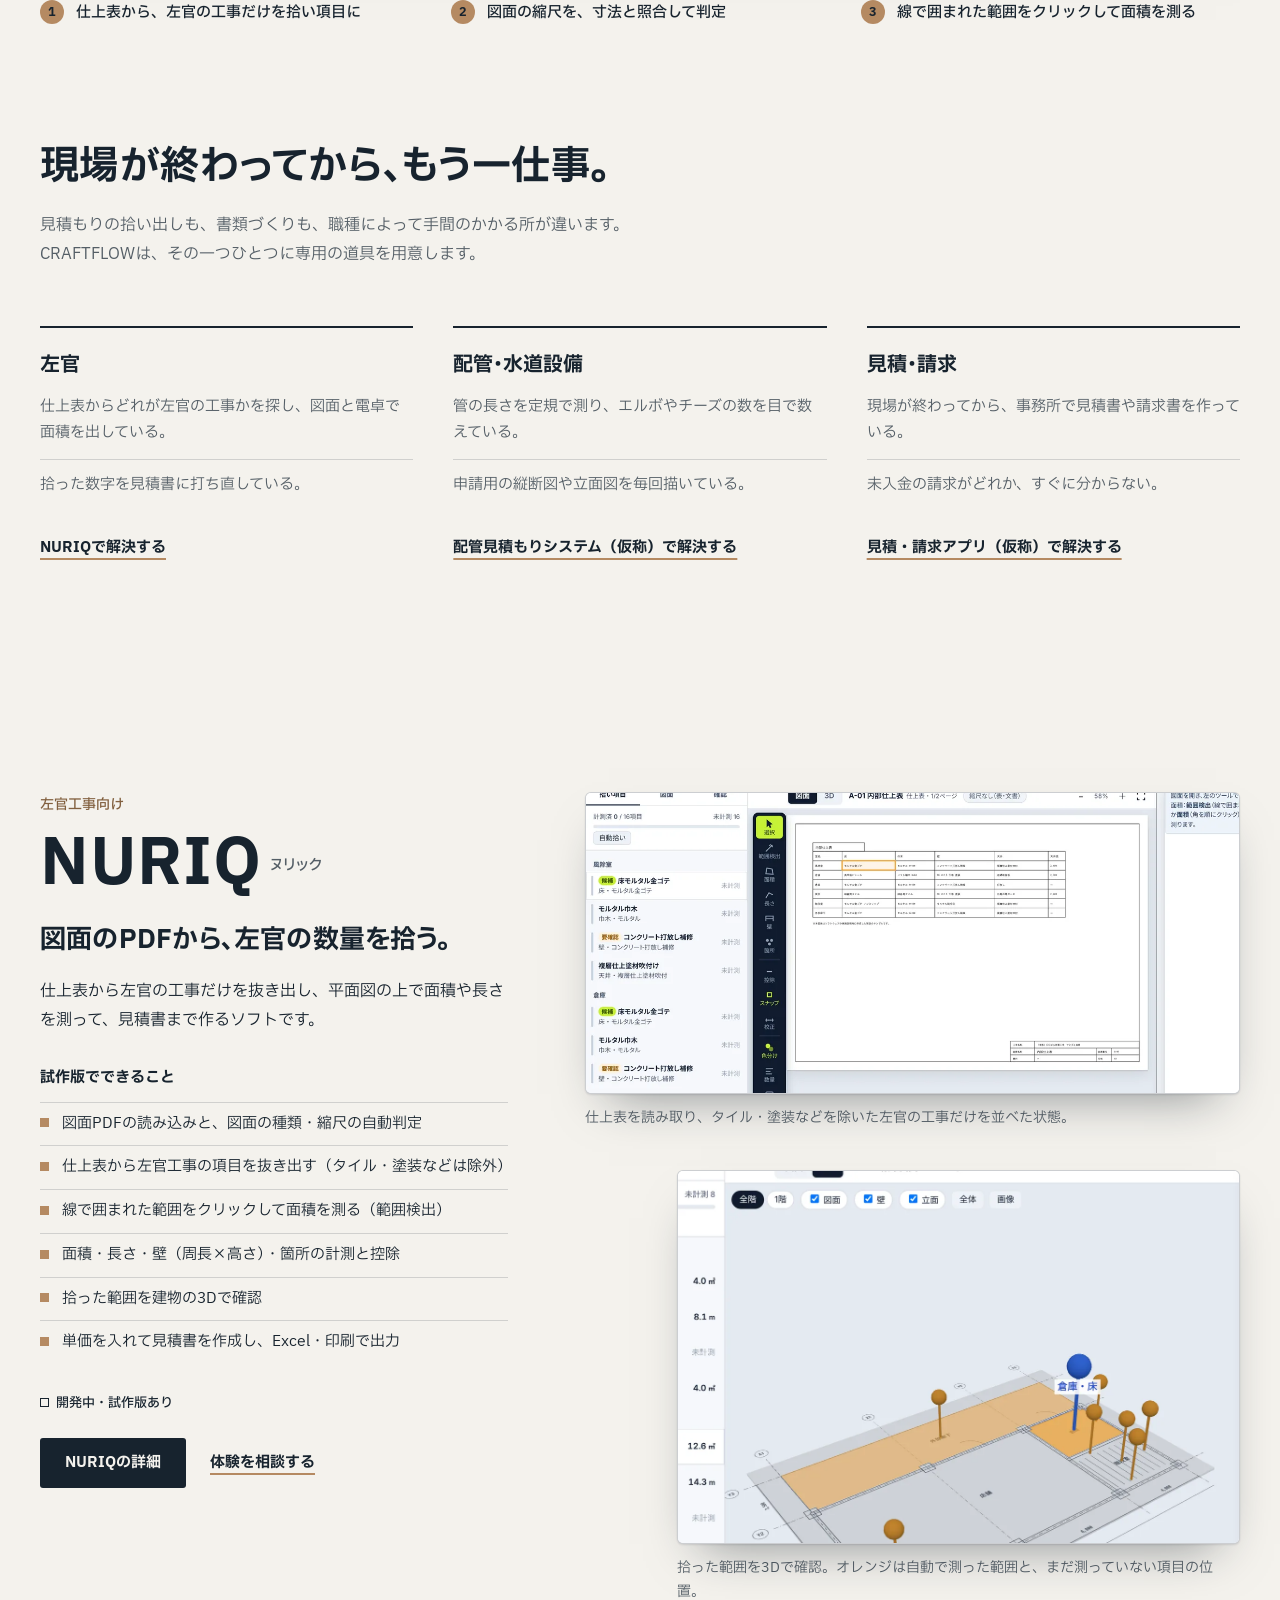
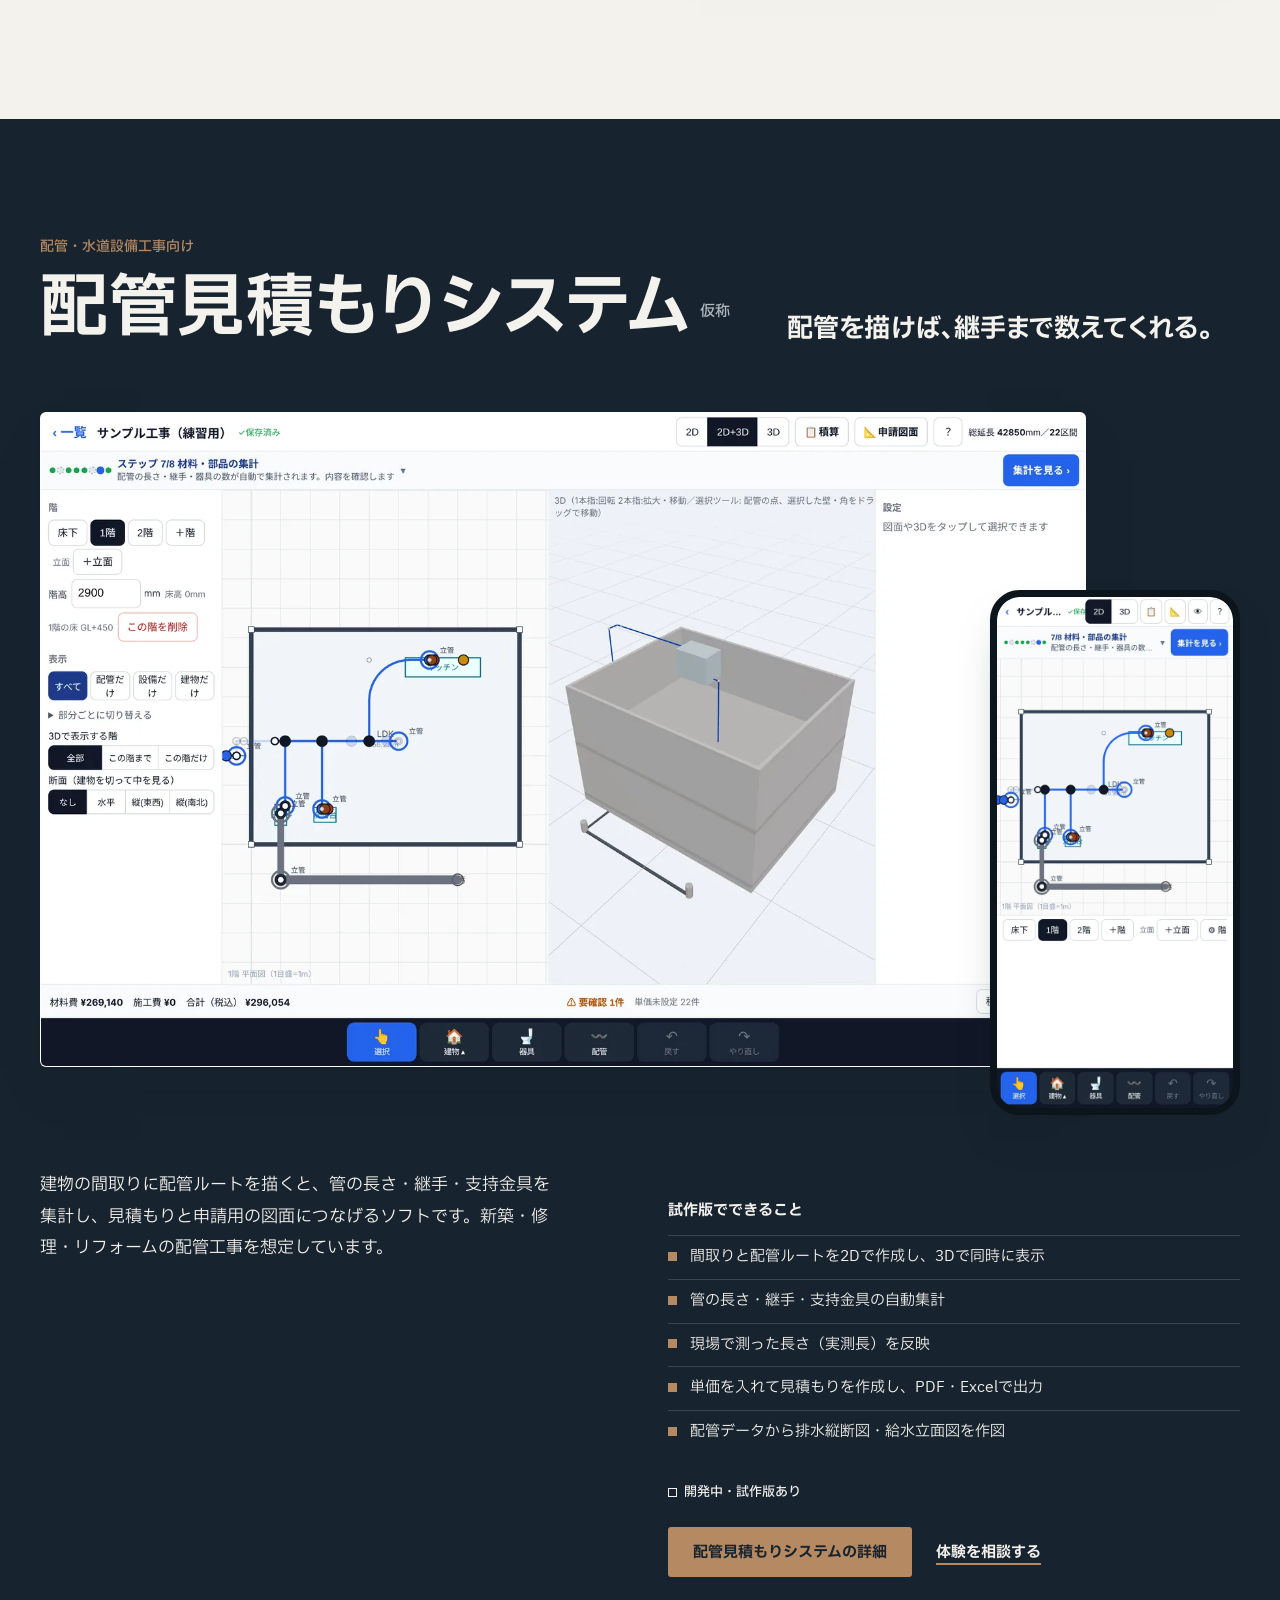
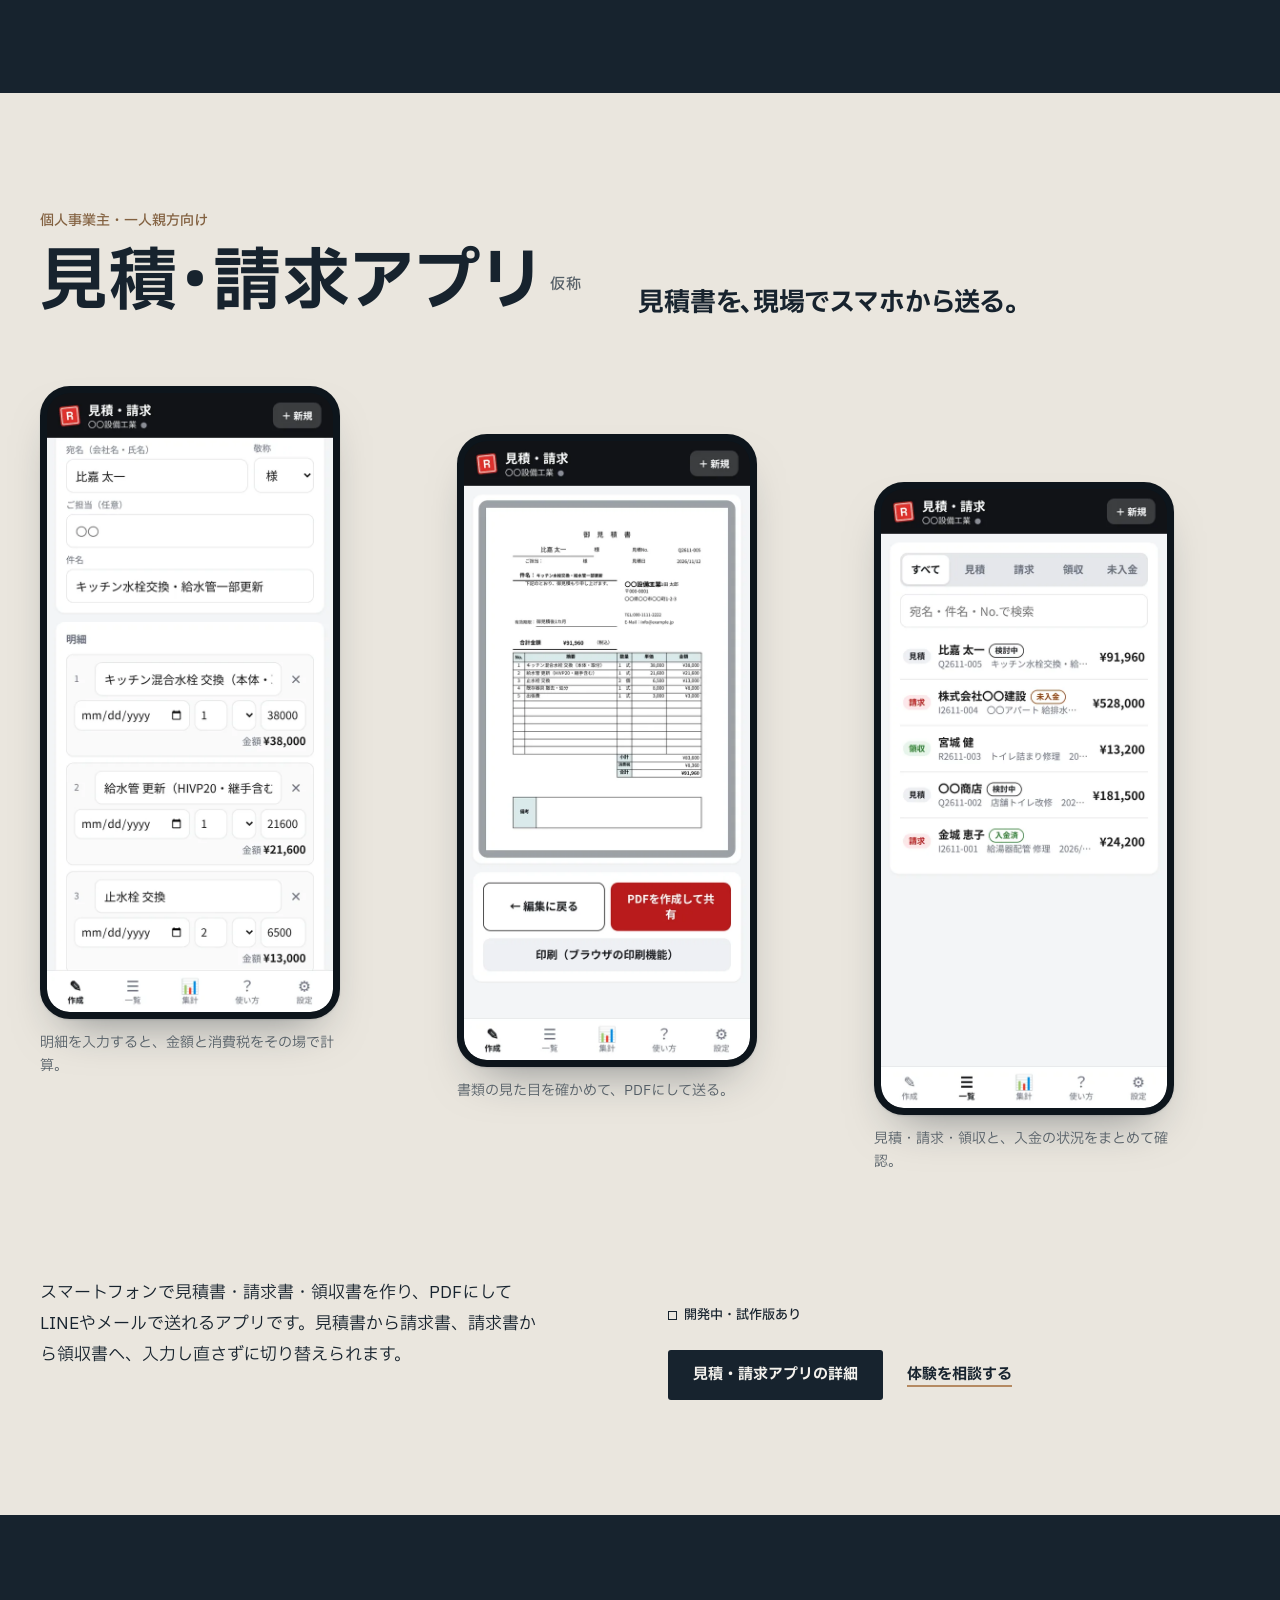
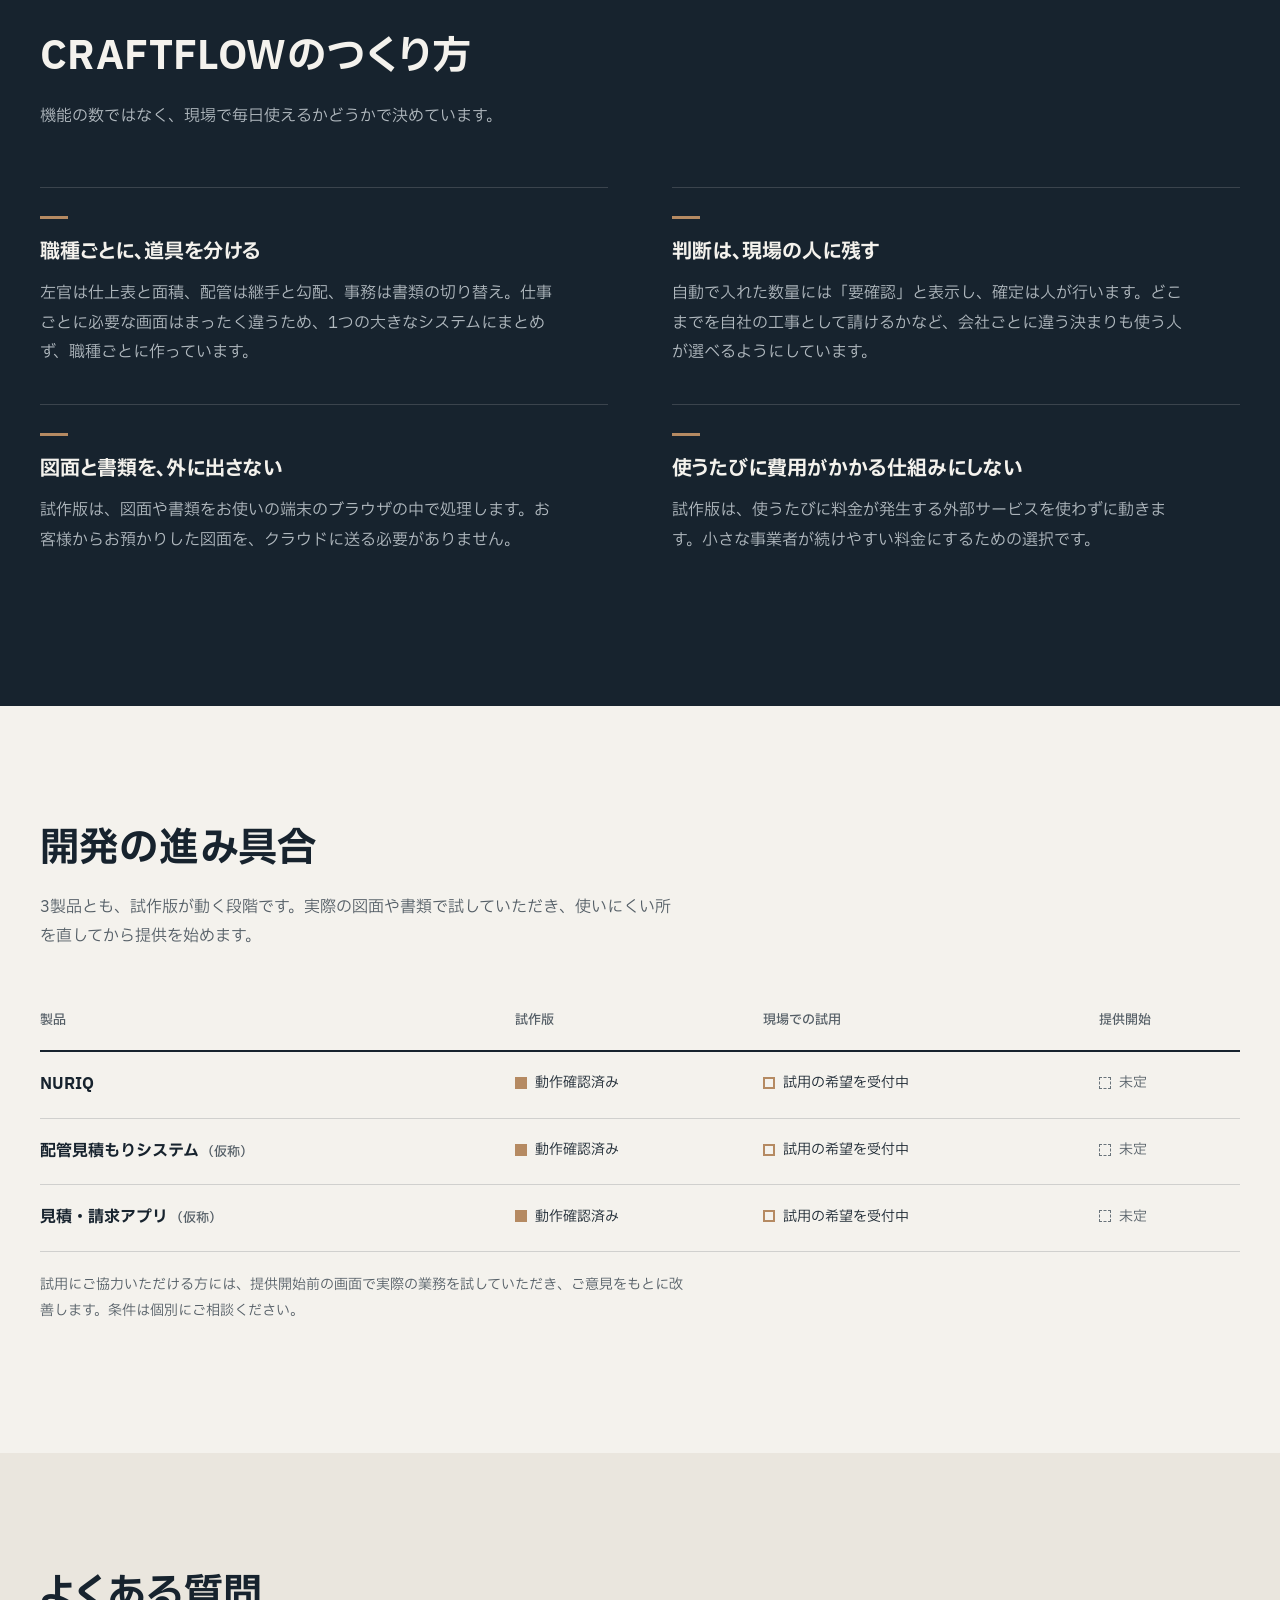
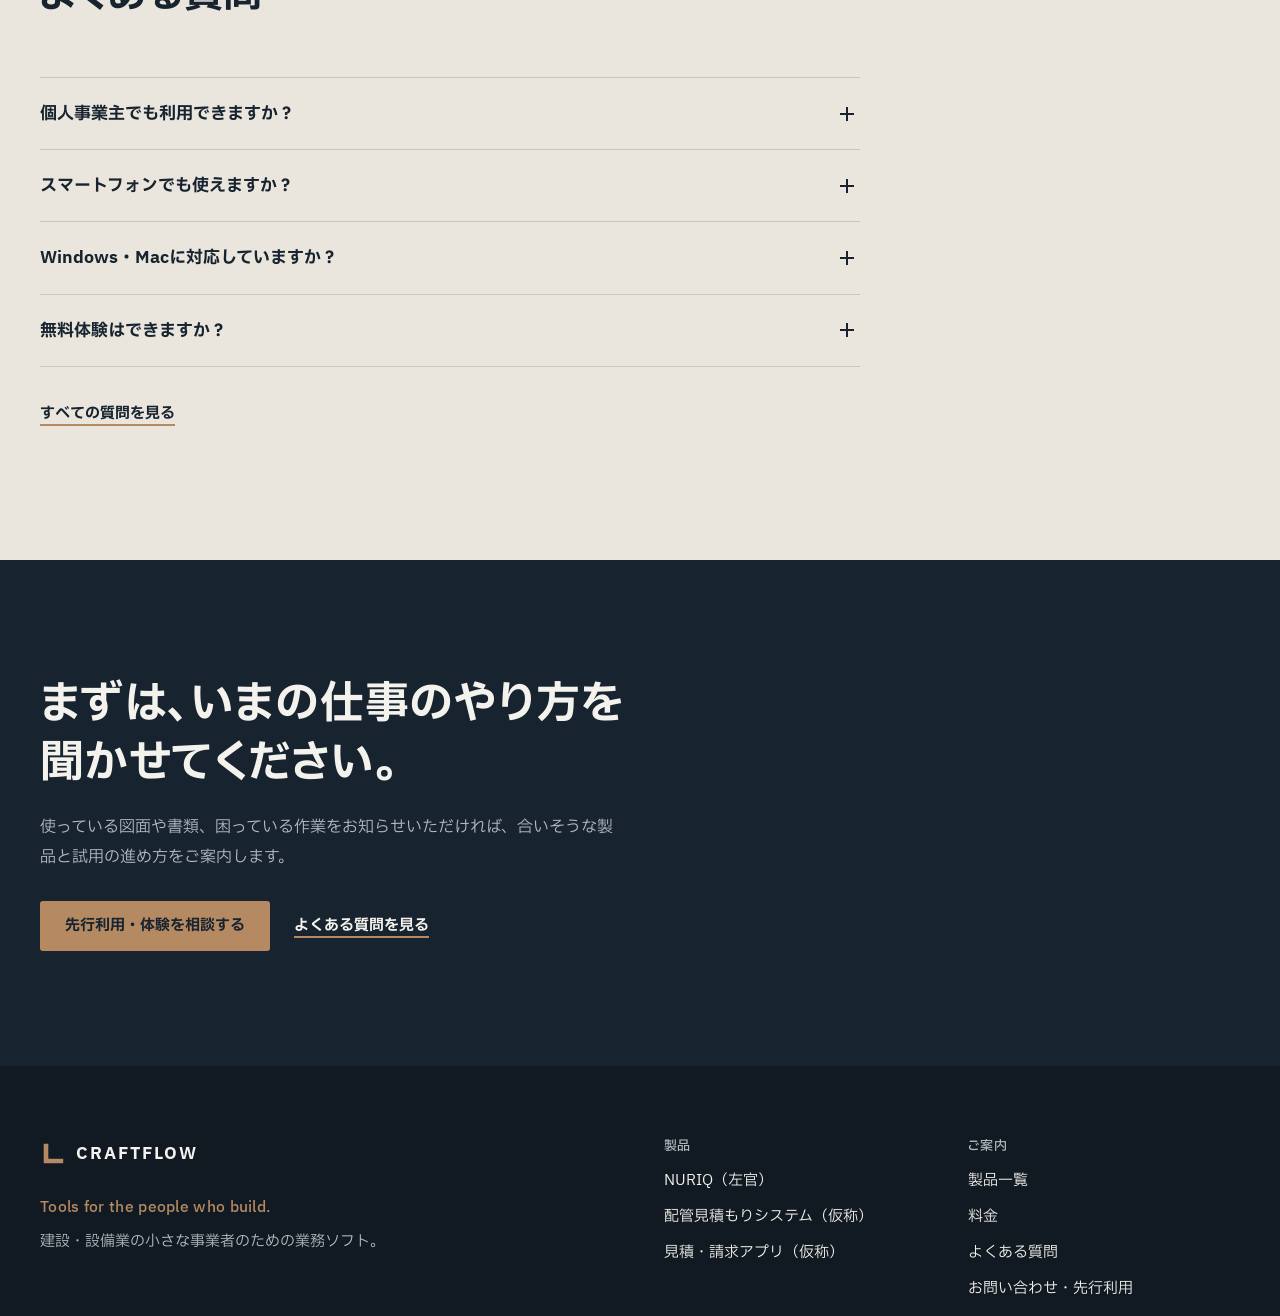
==== commit 29849050: "サイト全体を再デザイン：実際の製品画面を中心にした構成へ - 配色をDeep Navy／Warm White／Bronze／Slateに、書体をIBM Plex Sans JPに変更 - ロゴマークを" ====
--- a/index.html
+++ b/index.html
@@ -3,179 +3,217 @@
 <head>
 <meta charset="utf-8">
 <meta name="viewport" content="width=device-width, initial-scale=1">
-<title>CRAFTFLOW｜建設・設備業向け業務支援ソフトウェア</title>
-<meta name="description" content="左官の数量拾い、配管の材料拾い出し、見積書・請求書の作成など、建設・設備業の小規模事業者向けに業務支援ソフトウェアを開発するCRAFTFLOWの公式サイトです。">
-<meta name="keywords" content="左官 見積もり ソフト,配管 見積もり ソフト,建設業 見積書 アプリ,個人事業主 請求書 アプリ">
+<title>CRAFTFLOW｜建設・設備業向け業務ソフト（左官の数量拾い・配管見積もり・見積請求）</title>
+<meta name="description" content="左官工事の数量拾い（NURIQ）、配管ルートと材料拾い・見積もり、見積書・請求書のスマホアプリ。建設・設備業の小規模事業者向けに業務ソフトを開発するCRAFTFLOWの公式サイトです。">
+<meta name="keywords" content="左官 見積もり ソフト,左官 数量拾い,配管 見積もり ソフト,配管材料 拾い出し,建設業 見積書 アプリ,個人事業主 請求書 アプリ">
 <link rel="canonical" href="https://co-30.github.io/craftflow-website/">
 <meta property="og:type" content="website">
 <meta property="og:site_name" content="CRAFTFLOW">
-<meta property="og:title" content="CRAFTFLOW｜建設・設備業向け業務支援ソフトウェア">
-<meta property="og:description" content="左官の数量拾い、配管の材料拾い出し、見積書・請求書の作成など、建設・設備業の小規模事業者向けに業務支援ソフトウェアを開発するCRAFTFLOWの公式サイトです。">
+<meta property="og:title" content="CRAFTFLOW｜建設・設備業向け業務ソフト（左官の数量拾い・配管見積もり・見積請求）">
+<meta property="og:description" content="左官工事の数量拾い（NURIQ）、配管ルートと材料拾い・見積もり、見積書・請求書のスマホアプリ。建設・設備業の小規模事業者向けに業務ソフトを開発するCRAFTFLOWの公式サイトです。">
 <meta property="og:url" content="https://co-30.github.io/craftflow-website/">
 <meta property="og:image" content="https://co-30.github.io/craftflow-website/img/ogp.png">
 <meta property="og:locale" content="ja_JP">
 <meta name="twitter:card" content="summary_large_image">
-<meta name="theme-color" content="#14213A">
+<meta name="theme-color" content="#17232E">
 <link rel="icon" href="img/favicon.svg" type="image/svg+xml">
 <link rel="preconnect" href="https://fonts.googleapis.com">
 <link rel="preconnect" href="https://fonts.gstatic.com" crossorigin>
-<link rel="stylesheet" href="https://fonts.googleapis.com/css2?family=Archivo:wght@600;700;800&family=Zen+Kaku+Gothic+New:wght@400;700;900&display=swap">
-<link rel="stylesheet" href="css/site.css">
+<link rel="stylesheet" href="https://fonts.googleapis.com/css2?family=IBM+Plex+Sans+JP:wght@400;500;700&display=swap">
+<link rel="stylesheet" href="css/site.css?v=3">
 </head>
-<body>
+<body class="is-home">
 <a class="skip" href="#main">本文へ移動</a>
 <header class="site-header">
   <div class="wrap">
-    <a class="brand" href="index.html" aria-label="CRAFTFLOW トップページ"><svg class="brand-mark" viewBox="0 0 32 32" aria-hidden="true"><rect x="1" y="1" width="30" height="30" rx="7" fill="#F07A1F"/><path d="M22.5 10.5a8 8 0 1 0 0 11M13 16h12M21.5 12.5 25 16l-3.5 3.5" fill="none" stroke="#fff" stroke-width="2.6" stroke-linecap="round" stroke-linejoin="round"/></svg>CRAFTFLOW</a>
+    <a class="brand" href="index.html" aria-label="CRAFTFLOW トップページ"><svg class="mark" viewBox="0 0 28 28" aria-hidden="true"><path d="M4 3h5v16h16v5H4z" fill="currentColor"/><path d="M9 7h2.5M9 11h3.5M9 15h2.5M13 19v-2.5M17 19v-3.5M21 19v-2.5" stroke="#17232E" stroke-width="1.2"/></svg><span>CRAFTFLOW</span></a>
     <button class="nav-toggle" type="button" aria-expanded="false" aria-controls="site-nav">メニュー</button>
     <nav id="site-nav" class="site-nav" aria-label="メインメニュー">
-      <ul><li><a href="products.html">製品</a></li><li><a href="pricing.html">料金</a></li><li><a href="faq.html">よくある質問</a></li><li class="nav-cta"><a class="btn btn-primary" href="contact.html">導入について相談する</a></li></ul>
+      <ul><li><a href="products.html">製品</a></li><li><a href="pricing.html">料金</a></li><li><a href="faq.html">よくある質問</a></li><li class="nav-cta"><a href="contact.html">お問い合わせ</a></li></ul>
     </nav>
   </div>
 </header>
 <main id="main">
 
-<section class="hero"><div class="wrap"><div class="hero-panel">
-  <div class="hero-top"><p class="wordmark">CRAFTFLOW</p><span class="badge">CONSTRUCTION TECH</span></div>
-  <div class="hero-visual"><svg viewBox="0 0 640 440" role="img" aria-label="建物の立面図と、図面を表示したタブレットの線画">
-  <defs>
-    <pattern id="g" width="20" height="20" patternUnits="userSpaceOnUse"><path d="M20 0H0V20" fill="none" stroke="#24355A" stroke-width=".6"/></pattern>
-  </defs>
-  <rect width="640" height="440" fill="url(#g)"/>
-  <!-- building frame: columns and floor slabs -->
-  <g fill="none" stroke="#7F8DA8" stroke-width="1.4">
-    <path class="draw" d="M70 380V90h300v290M70 162h300M70 234h300M70 306h300M145 90v290M220 90v290M295 90v290"/>
-    <path class="draw d2" d="M70 90l60-40h300l-60 40M430 50v290l-60 40M430 122l-60 40M430 194l-60 40M430 266l-60 40"/>
-  </g>
-  <!-- openings -->
-  <g fill="#F3F5F9" fill-opacity=".07" stroke="#A9B3C7" stroke-width="1">
-    <rect x="88" y="182" width="38" height="34"/><rect x="163" y="182" width="38" height="34"/><rect x="238" y="182" width="38" height="34"/><rect x="313" y="182" width="38" height="34"/>
-    <rect x="88" y="110" width="38" height="34"/><rect x="163" y="110" width="38" height="34"/><rect x="238" y="110" width="38" height="34"/><rect x="313" y="110" width="38" height="34"/>
-    <rect x="88" y="254" width="38" height="34"/><rect x="313" y="254" width="38" height="34"/>
-  </g>
-  <!-- dimension lines (the estimator's view) -->
-  <g stroke="#F07A1F" stroke-width="1.4" fill="none">
-    <path class="draw d3" d="M70 410h300M70 402v16M370 402v16M40 90v290M32 90h16M32 380h16"/>
-  </g>
-  <g fill="#F07A1F" font-family="Archivo, sans-serif" font-size="13" font-weight="600">
-    <text x="220" y="430" text-anchor="middle">12,000</text>
-    <text x="26" y="240" text-anchor="middle" transform="rotate(-90 26 240)">11,600</text>
-  </g>
-  <!-- tablet with a floor plan -->
-  <g transform="translate(372 236) rotate(-6)">
-    <rect width="236" height="164" rx="14" fill="#0D1729" stroke="#F3F5F9" stroke-width="3"/>
-    <rect x="12" y="12" width="212" height="140" rx="4" fill="#14213A"/>
-    <rect x="12" y="12" width="212" height="20" fill="#1C2C4B"/>
-    <circle cx="24" cy="22" r="3.5" fill="#F07A1F"/>
-    <rect x="34" y="19" width="50" height="6" rx="3" fill="#566074"/>
-    <g fill="none" stroke="#F3F5F9" stroke-width="1.6">
-      <path d="M30 46h120v92H30zM30 90h60v48M90 46v28M118 90h32"/>
-    </g>
-    <path d="M30 46h120v92H30z" fill="#F07A1F" fill-opacity=".16"/>
-    <g fill="#A9B3C7"><rect x="162" y="48" width="48" height="6" rx="3"/><rect x="162" y="62" width="36" height="6" rx="3"/><rect x="162" y="76" width="44" height="6" rx="3"/></g>
-    <rect x="162" y="118" width="48" height="18" rx="4" fill="#F07A1F"/>
-  </g>
-</svg></div>
-  <div class="hero-copy">
-    <h1><span class="nb">現場の仕事を、</span><span class="nb">もっとスマートに。</span></h1>
-    <p class="hero-lead">建設・設備業の現場と事務をつなぐ、実務に寄り添った業務支援ソフトウェア。</p>
-    <ul class="chips"><li>見積もり業務の効率化</li><li>現場と事務をつなぐ</li></ul>
-    <div class="btn-row">
-      <a class="btn btn-primary" href="products.html">製品を見る</a>
-      <a class="btn btn-ghost" href="contact.html">導入について相談する</a>
-    </div>
-    <a class="hero-products" href="products.html">PRODUCTS <svg viewBox="0 0 24 24" aria-hidden="true"><path d="M3 12h17M14 5l7 7-7 7" fill="none" stroke="currentColor" stroke-width="2.2" stroke-linecap="round" stroke-linejoin="round"/></svg></a>
-  </div>
-</div></div></section>
-
-<section class="section" aria-labelledby="h-issues"><div class="wrap">
-  <div class="section-head"><h2 id="h-issues">こんなこと、ありませんか。</h2><p>建設業・設備業の小さな事業者からよく聞く悩みです。</p></div>
-  <ul class="issue-list"><li><span class="box" aria-hidden="true"></span><div><strong>見積もりの拾い出しに何時間もかかる</strong><span>図面と電卓を往復して、面積や長さを手で数えている。</span></div></li><li><span class="box" aria-hidden="true"></span><div><strong>書類づくりが現場のあとに残る</strong><span>見積書や請求書は、夜や休日に事務所でまとめて作っている。</span></div></li><li><span class="box" aria-hidden="true"></span><div><strong>現場と事務で情報がつながらない</strong><span>現場で聞いた内容を、事務所で紙やメモから打ち直している。</span></div></li><li><span class="box" aria-hidden="true"></span><div><strong>大きなシステムは高くて合わない</strong><span>大企業向けのソフトは機能が多すぎて、費用も見合わない。</span></div></li></ul>
-</div></section>
-
-<section class="section section-dark" aria-labelledby="h-solution"><div class="wrap">
-  <div class="section-head"><h2 id="h-solution">CRAFTFLOW は、手作業の時間を減らすことに集中します。</h2><p>現場で見たもの、図面に描かれたものを、そのまま見積もりや書類につなげる。そのための道具を職種ごとに用意します。</p></div>
-  <div class="solution">
-    <div class="solution-item"><h3>拾い出しを速く</h3><p>図面から面積や長さを集計し、手計算と転記の時間を減らします。</p></div>
-    <div class="solution-item"><h3>書類を現場で</h3><p>見積書・請求書をスマートフォンで作り、その場でお客様に提示できるようにします。</p></div>
-    <div class="solution-item"><h3>説明を分かりやすく</h3><p>配管ルートなどを図で見せて、工事内容をお客様に伝えやすくします。</p></div>
-  </div>
-</div></section>
-
-<section class="section section-mist" aria-labelledby="h-products"><div class="wrap">
-  <div class="section-head"><h2 id="h-products">3つの製品</h2><p>いずれも現在開発中です。提供開始や体験版のご案内を希望される方は、お問い合わせください。</p></div>
-  <div class="products"><article class="product">
-  <div class="product-visual"><svg viewBox="0 0 240 135" aria-hidden="true"><g fill="none" stroke="#A9B3C7" stroke-width="1.5"><rect x="30" y="20" width="120" height="95"/><path d="M30 45h120M30 70h120M30 95h120M70 20v25M110 20v25M50 45v25M90 45v25M130 45v25M70 70v25M110 70v25"/></g><path d="M30 20h120v95H30z" fill="#F07A1F" fill-opacity=".14"/><g stroke="#F07A1F" stroke-width="1.5"><path d="M30 10h120M30 6v8M150 6v8M160 20v95M156 20h8M156 115h8"/></g><text x="90" y="8" fill="#F07A1F" font-size="9" text-anchor="middle" font-family="Archivo,sans-serif">3,600</text><path d="M178 60l40-14 6 16-40 14z" fill="#F3F5F9"/><path d="M196 72l-6 22" stroke="#F3F5F9" stroke-width="5" stroke-linecap="round"/></svg></div>
-  <div class="product-body">
-    <div class="product-name"><h3>NURIQ</h3><span class="kana">（ヌリック）</span></div>
-    <p class="product-for">左官工事向け 見積もり・拾い出し支援　<span class="status status-dev">開発中</span></p>
-    <p class="desc">図面を使って左官工事の数量を拾い出し、見積もりづくりまでの手間を減らすためのシステムです。</p>
-    <a class="more" href="products/nuriq.html">NURIQの詳細を見る</a>
-  </div>
-</article><article class="product">
-  <div class="product-visual"><svg viewBox="0 0 240 135" aria-hidden="true"><g fill="none" stroke="#A9B3C7" stroke-width="1.2"><path d="M20 115h200M40 115V40l60-25 60 25v75"/><path d="M40 75h120"/></g><path d="M60 115V95h50v-35h40v-20" fill="none" stroke="#F07A1F" stroke-width="5" stroke-linejoin="round"/><g fill="#F3F5F9"><circle cx="60" cy="95" r="4.5"/><circle cx="110" cy="95" r="4.5"/><circle cx="110" cy="60" r="4.5"/><circle cx="150" cy="60" r="4.5"/></g><text x="85" y="88" fill="#F3F5F9" font-size="9" text-anchor="middle" font-family="Archivo,sans-serif">2.4m</text><text x="132" y="54" fill="#F3F5F9" font-size="9" text-anchor="middle" font-family="Archivo,sans-serif">1.6m</text></svg></div>
-  <div class="product-body">
-    <div class="product-name"><h3>配管見積もりシステム</h3><span class="kana">（仮称）</span></div>
-    <p class="product-for">配管工事向け ルート作成・材料拾い・見積もり支援　<span class="status status-dev">開発中</span></p>
-    <p class="desc">新築・修理・リフォームの配管工事で、ルートの作成から配管長さ・材料の拾い出し、見積もりまでを支援するシステムです。</p>
-    <a class="more" href="products/piping.html">配管見積もりシステムの詳細を見る</a>
-  </div>
-</article><article class="product">
-  <div class="product-visual"><svg viewBox="0 0 240 135" aria-hidden="true"><rect x="70" y="12" width="84" height="112" rx="5" fill="#F3F5F9"/><rect x="82" y="24" width="36" height="7" rx="2" fill="#14213A"/><g fill="#A9B3C7"><rect x="82" y="44" width="60" height="4" rx="2"/><rect x="82" y="56" width="48" height="4" rx="2"/><rect x="82" y="68" width="54" height="4" rx="2"/><rect x="82" y="80" width="40" height="4" rx="2"/></g><rect x="82" y="98" width="60" height="14" rx="3" fill="#F07A1F"/><rect x="138" y="34" width="44" height="78" rx="8" fill="#14213A" stroke="#F3F5F9" stroke-width="2.5"/><rect x="146" y="46" width="28" height="4" rx="2" fill="#A9B3C7"/><rect x="146" y="56" width="20" height="4" rx="2" fill="#A9B3C7"/><rect x="146" y="92" width="28" height="9" rx="3" fill="#F07A1F"/></svg></div>
-  <div class="product-body">
-    <div class="product-name"><h3>見積・請求アプリ</h3><span class="kana">（仮称）</span></div>
-    <p class="product-for">見積書・請求書の作成と管理　<span class="status status-dev">開発中</span></p>
-    <p class="desc">見積書・請求書の作成と、顧客情報や書類の管理をスマートフォンからでも行えるようにするアプリです。</p>
-    <a class="more" href="products/estimate.html">見積・請求アプリの詳細を見る</a>
-  </div>
-</article></div>
-</div></section>
-
-<section class="section" aria-labelledby="h-features"><div class="wrap">
-  <div class="section-head"><h2 id="h-features">CRAFTFLOW の考え方</h2></div>
-  <div class="features"><div class="feature"><svg class="feature-icon" viewBox="0 0 40 40" aria-hidden="true"><path d="M6 34L24 16M22 6l12 12-6 2-8-8z" fill="none" stroke="currentColor" stroke-width="2.4" stroke-linejoin="round"/></svg><h3>現場目線でつくる</h3><p>左官・配管・見積もりなど、職種ごとの実務に合わせて設計しています。</p></div><div class="feature"><svg class="feature-icon" viewBox="0 0 40 40" aria-hidden="true"><rect x="11" y="4" width="18" height="32" rx="4" fill="none" stroke="currentColor" stroke-width="2.4"/><path d="M17 31h6" stroke="currentColor" stroke-width="2.4" stroke-linecap="round"/></svg><h3>スマートフォン重視</h3><p>事務所に戻らなくても、現場で使えることを目指しています。</p></div><div class="feature"><svg class="feature-icon" viewBox="0 0 40 40" aria-hidden="true"><rect x="6" y="6" width="28" height="28" rx="6" fill="none" stroke="currentColor" stroke-width="2.4"/><path d="M13 20l5 5 10-11" fill="none" stroke="currentColor" stroke-width="2.4" stroke-linecap="round" stroke-linejoin="round"/></svg><h3>必要な機能にしぼる</h3><p>多機能さよりも、毎日の作業が速く終わることを優先します。</p></div><div class="feature"><svg class="feature-icon" viewBox="0 0 40 40" aria-hidden="true"><circle cx="20" cy="20" r="14" fill="none" stroke="currentColor" stroke-width="2.4"/><path d="M14 13l6 8 6-8M20 21v9M15 23h10M15 27h10" fill="none" stroke="currentColor" stroke-width="2.2" stroke-linecap="round"/></svg><h3>小さな事業者が続けやすい</h3><p>個人事業主や小規模な会社でも無理なく続けられる提供方法を検討しています。</p></div></div>
-</div></section>
-
-<section class="section section-mist" aria-labelledby="h-steps"><div class="wrap">
-  <div class="section-head"><h2 id="h-steps">導入までの流れ</h2></div>
-  <ol class="steps"><li><h3>お問い合わせ</h3><p>フォームから、気になる製品や困っている業務をお知らせください。</p></li><li><h3>ヒアリング</h3><p>いまの業務の進め方と、改善したい点をお聞きします。</p></li><li><h3>体験・ご提案</h3><p>体験版の準備ができ次第、実際の操作をお試しいただけます。</p></li><li><h3>導入</h3><p>ご納得いただけたら利用開始。使い方のご質問にも対応します。</p></li></ol>
-</div></section>
-
-<section class="section" aria-labelledby="h-faq"><div class="wrap">
+<section class="hero">
+  <div class="wrap hero-grid">
+    <div class="hero-copy">
+      <p class="motto" lang="en">Tools for the people who build.</p>
+      <h1><span class="nb">現場の仕事に、</span><span class="nb">ちょうどいい道具を。</span></h1>
+      <p class="hero-lead">左官の数量拾い、配管の材料拾い、見積書と請求書。建設・設備業の小さな事業者のために、職種ごとの業務ソフトを開発しています。</p>
+      <div class="actions">
+        <a class="btn btn-bronze" href="contact.html">先行利用・体験を相談する</a>
+        <a class="btn btn-line-light" href="#products">製品を見る</a>
+      </div>
+      <p class="hero-note">3製品とも開発中です。このサイトの製品画面は、すべて開発中の試作版を実際に動かして撮影したものです。</p>
+    </div>
+  </div>
+</section>
+<div class="shot-overlap"><div class="wrap">
+    <figure class="annotated hero-figure">
+      <div class="screen screen-lg">
+        <picture>
+          <source media="(max-width: 699px)" srcset="img/screens/nuriq-plan-sm.webp?v=3" width="900" height="661">
+          <img src="img/screens/nuriq-plan.webp?v=3" alt="NURIQの試作版で、サンプル図面の平面図から倉庫の床面積12.60㎡を測った画面" width="1600" height="1000" fetchpriority="high">
+        </picture>
+        <span class="pin pin-sm-hide" style="left:0.8%;top:54.4%" aria-hidden="true">1</span><span class="pin pin-sm-hide" style="left:59.2%;top:8.3%" aria-hidden="true">2</span><span class="pin pin-sm-hide" style="left:48.2%;top:63.0%" aria-hidden="true">3</span>
+        <span class="pin pin-sm-only" style="left:55.3%;top:76.4%" aria-hidden="true">3</span>
+      </div>
+      <figcaption>
+        <p class="cap-title">NURIQ 試作版の画面（図面は説明用に作った架空のサンプル）</p>
+        <ol class="legend"><li class="lg-only"><span class="pin-n" aria-hidden="true">1</span>仕上表から、左官の工事だけを拾い項目に</li><li class="lg-only"><span class="pin-n" aria-hidden="true">2</span>図面の縮尺を、寸法と照合して判定</li><li><span class="pin-n" aria-hidden="true">3</span>線で囲まれた範囲をクリックして面積を測る</li></ol>
+      </figcaption>
+    </figure>
+</div></div>
+
+<section class="section pains" aria-labelledby="h-pains"><div class="wrap">
+  <div class="section-head">
+    <h2 id="h-pains">現場が終わってから、もう一仕事。</h2>
+    <p>見積もりの拾い出しも、書類づくりも、職種によって手間のかかる所が違います。CRAFTFLOWは、その一つひとつに専用の道具を用意します。</p>
+  </div>
+  <div class="pain-grid"><div class="pain">
+  <h3>左官</h3>
+  <ul><li>仕上表からどれが左官の工事かを探し、図面と電卓で面積を出している。</li><li>拾った数字を見積書に打ち直している。</li></ul>
+  <a class="link" href="products/nuriq.html">NURIQで解決する</a>
+</div><div class="pain">
+  <h3>配管・水道設備</h3>
+  <ul><li>管の長さを定規で測り、エルボやチーズの数を目で数えている。</li><li>申請用の縦断図や立面図を毎回描いている。</li></ul>
+  <a class="link" href="products/piping.html">配管見積もりシステム（仮称）で解決する</a>
+</div><div class="pain">
+  <h3>見積・請求</h3>
+  <ul><li>現場が終わってから、事務所で見積書や請求書を作っている。</li><li>未入金の請求がどれか、すぐに分からない。</li></ul>
+  <a class="link" href="products/estimate.html">見積・請求アプリ（仮称）で解決する</a>
+</div></div>
+</div></section>
+
+<div id="products" class="products-anchor"></div>
+
+<section class="product-feature pf-nuriq" aria-labelledby="h-nuriq"><div class="wrap pf-grid">
+  <div class="pf-copy">
+    <p class="pf-trade">左官工事向け</p>
+    <h2 id="h-nuriq" class="pf-name">NURIQ<span class="kana">ヌリック</span></h2>
+    <p class="pf-catch">図面のPDFから、左官の数量を拾う。</p>
+    <p>仕上表から左官の工事だけを抜き出し、平面図の上で面積や長さを測って、見積書まで作るソフトです。</p>
+    <p class="pf-sub">試作版でできること</p>
+    <ul class="check-list"><li>図面PDFの読み込みと、図面の種類・縮尺の自動判定</li><li>仕上表から左官工事の項目を抜き出す（タイル・塗装などは除外）</li><li>線で囲まれた範囲をクリックして面積を測る（範囲検出）</li><li>面積・長さ・壁（周長×高さ）・箇所の計測と控除</li><li>拾った範囲を建物の3Dで確認</li><li>単価を入れて見積書を作成し、Excel・印刷で出力</li></ul>
+    <p class="pf-status"><span class="status status-dev">開発中・試作版あり</span></p>
+    <div class="actions"><a class="btn btn-navy" href="products/nuriq.html">NURIQの詳細</a><a class="link" href="contact.html?product=NURIQ">体験を相談する</a></div>
+  </div>
+  <div class="pf-media">
+    <figure class="shot"><div class="screen"><img src="img/screens/nuriq-items-crop.webp?v=3" alt="NURIQで仕上表から左官工事の拾い項目を作った画面" width="1200" height="552" loading="lazy" decoding="async"></div><figcaption>仕上表を読み取り、タイル・塗装などを除いた左官の工事だけを並べた状態。</figcaption></figure>
+    <figure class="shot"><div class="screen"><img src="img/screens/nuriq-3d-crop.webp?v=3" alt="NURIQで平面図を3D表示し、拾った範囲を色分けした画面" width="1200" height="795" loading="lazy" decoding="async"></div><figcaption>拾った範囲を3Dで確認。オレンジは自動で測った範囲と、まだ測っていない項目の位置。</figcaption></figure>
+  </div>
+</div></section>
+
+<section class="product-feature pf-piping is-dark" aria-labelledby="h-piping"><div class="wrap">
+  <div class="pf-head">
+    <div>
+      <p class="pf-trade">配管・水道設備工事向け</p>
+      <h2 id="h-piping" class="pf-name is-long">配管見積もりシステム<span class="kana">仮称</span></h2>
+    </div>
+    <p class="pf-catch">配管を描けば、継手まで数えてくれる。</p>
+  </div>
+  <div class="pf-stage">
+    <figure class="shot"><div class="screen"><img src="img/screens/piping-plan3d.webp?v=3" alt="配管見積もりシステムの試作版で、平面図と3Dを並べて配管を作図した画面" width="1600" height="1000" loading="lazy" decoding="async"></div></figure>
+    <figure class="phone"><div class="phone-frame"><img src="img/screens/piping-mobile.webp?v=3" alt="スマートフォンで表示した配管見積もりシステムの作図画面" width="600" height="1298" loading="lazy" decoding="async"></div></figure>
+  </div>
+  <div class="pf-cols">
+    <p>建物の間取りに配管ルートを描くと、管の長さ・継手・支持金具を集計し、見積もりと申請用の図面につなげるソフトです。新築・修理・リフォームの配管工事を想定しています。</p>
+    <div>
+      <p class="pf-sub">試作版でできること</p>
+      <ul class="check-list"><li>間取りと配管ルートを2Dで作成し、3Dで同時に表示</li><li>管の長さ・継手・支持金具の自動集計</li><li>現場で測った長さ（実測長）を反映</li><li>単価を入れて見積もりを作成し、PDF・Excelで出力</li><li>配管データから排水縦断図・給水立面図を作図</li></ul>
+      <p class="pf-status"><span class="status status-dev">開発中・試作版あり</span></p>
+      <div class="actions"><a class="btn btn-bronze" href="products/piping.html">配管見積もりシステムの詳細</a><a class="link" href="contact.html?product=配管見積もりシステム">体験を相談する</a></div>
+    </div>
+  </div>
+</div></section>
+
+<section class="product-feature pf-estimate" aria-labelledby="h-estimate"><div class="wrap">
+  <div class="pf-head">
+    <div>
+      <p class="pf-trade">個人事業主・一人親方向け</p>
+      <h2 id="h-estimate" class="pf-name is-long">見積・請求アプリ<span class="kana">仮称</span></h2>
+    </div>
+    <p class="pf-catch">見積書を、現場でスマホから送る。</p>
+  </div>
+  <div class="phone-row"><figure class="phone"><div class="phone-frame"><img src="img/screens/estimate-items.webp?v=3" alt="見積書の明細を入力している画面" width="600" height="1298" loading="lazy" decoding="async"></div><figcaption>明細を入力すると、金額と消費税をその場で計算。</figcaption></figure><figure class="phone"><div class="phone-frame"><img src="img/screens/estimate-preview.webp?v=3" alt="作成した見積書のプレビュー画面" width="600" height="1298" loading="lazy" decoding="async"></div><figcaption>書類の見た目を確かめて、PDFにして送る。</figcaption></figure><figure class="phone"><div class="phone-frame"><img src="img/screens/estimate-list.webp?v=3" alt="見積・請求・領収の書類一覧と入金状況" width="600" height="1298" loading="lazy" decoding="async"></div><figcaption>見積・請求・領収と、入金の状況をまとめて確認。</figcaption></figure></div>
+  <div class="pf-cols">
+    <p>スマートフォンで見積書・請求書・領収書を作り、PDFにしてLINEやメールで送れるアプリです。見積書から請求書、請求書から領収書へ、入力し直さずに切り替えられます。</p>
+    <div>
+      <p class="pf-status"><span class="status status-dev">開発中・試作版あり</span></p>
+      <div class="actions"><a class="btn btn-navy" href="products/estimate.html">見積・請求アプリの詳細</a><a class="link" href="contact.html?product=見積・請求アプリ">体験を相談する</a></div>
+    </div>
+  </div>
+</div></section>
+
+<section class="section principles-sec is-dark" aria-labelledby="h-principles"><div class="wrap">
+  <div class="section-head">
+    <h2 id="h-principles">CRAFTFLOWのつくり方</h2>
+    <p>機能の数ではなく、現場で毎日使えるかどうかで決めています。</p>
+  </div>
+  <div class="principles"><div class="principle"><h3>職種ごとに、道具を分ける</h3><p>左官は仕上表と面積、配管は継手と勾配、事務は書類の切り替え。仕事ごとに必要な画面はまったく違うため、1つの大きなシステムにまとめず、職種ごとに作っています。</p></div><div class="principle"><h3>判断は、現場の人に残す</h3><p>自動で入れた数量には「要確認」と表示し、確定は人が行います。どこまでを自社の工事として請けるかなど、会社ごとに違う決まりも使う人が選べるようにしています。</p></div><div class="principle"><h3>図面と書類を、外に出さない</h3><p>試作版は、図面や書類をお使いの端末のブラウザの中で処理します。お客様からお預かりした図面を、クラウドに送る必要がありません。</p></div><div class="principle"><h3>使うたびに費用がかかる仕組みにしない</h3><p>試作版は、使うたびに料金が発生する外部サービスを使わずに動きます。小さな事業者が続けやすい料金にするための選択です。</p></div></div>
+</div></section>
+
+<section class="section" aria-labelledby="h-progress"><div class="wrap">
+  <div class="section-head">
+    <h2 id="h-progress">開発の進み具合</h2>
+    <p>3製品とも、試作版が動く段階です。実際の図面や書類で試していただき、使いにくい所を直してから提供を始めます。</p>
+  </div>
+  <div class="table-scroll"><table class="stage-table">
+    <thead><tr><th scope="col">製品</th><th scope="col">試作版</th><th scope="col">現場での試用</th><th scope="col">提供開始</th></tr></thead>
+    <tbody><tr><th scope="row"><a href="products/nuriq.html">NURIQ</a></th>
+<td data-label="試作版"><span class="stage stage-done">動作確認済み</span></td>
+<td data-label="現場での試用"><span class="stage stage-now">試用の希望を受付中</span></td>
+<td data-label="提供開始"><span class="stage stage-todo">未定</span></td></tr><tr><th scope="row"><a href="products/piping.html">配管見積もりシステム<span class="kari">（仮称）</span></a></th>
+<td data-label="試作版"><span class="stage stage-done">動作確認済み</span></td>
+<td data-label="現場での試用"><span class="stage stage-now">試用の希望を受付中</span></td>
+<td data-label="提供開始"><span class="stage stage-todo">未定</span></td></tr><tr><th scope="row"><a href="products/estimate.html">見積・請求アプリ<span class="kari">（仮称）</span></a></th>
+<td data-label="試作版"><span class="stage stage-done">動作確認済み</span></td>
+<td data-label="現場での試用"><span class="stage stage-now">試用の希望を受付中</span></td>
+<td data-label="提供開始"><span class="stage stage-todo">未定</span></td></tr></tbody>
+  </table></div>
+  <p class="note">試用にご協力いただける方には、提供開始前の画面で実際の業務を試していただき、ご意見をもとに改善します。条件は個別にご相談ください。</p>
+</div></section>
+
+<section class="section section-alt" aria-labelledby="h-faq"><div class="wrap narrow">
   <div class="section-head"><h2 id="h-faq">よくある質問</h2></div>
-  <div class="faq"><details><summary>個人事業主でも利用できますか？</summary><div class="answer"><p>はい。CRAFTFLOW の製品は、個人事業主・一人親方・小規模事業者の方に使っていただくことを前提に開発しています。</p></div></details><details><summary>スマートフォンでも使えますか？</summary><div class="answer"><p>スマートフォンでの利用を重視して開発していますが、対応状況は製品ごとに異なります。各製品の提供開始時にご案内します。</p></div></details><details><summary>Windows・Macに対応していますか？</summary><div class="answer"><p>動作環境は製品ごとに提供開始時に確定します。お使いの環境をお問い合わせでお知らせいただければ、対応予定をご案内します。</p></div></details><details><summary>無料体験はできますか？</summary><div class="answer"><p>無料体験の実施を検討しています。条件や開始時期が決まり次第、このサイトでお知らせします。ご希望の方はお問い合わせください。</p></div></details></div>
-  <p><a class="btn btn-outline" href="faq.html" style="margin-top:28px">すべての質問を見る</a></p>
-</div></section>
-<section class="section"><div class="wrap"><div class="cta-band">
-  <div><h2>まずはお気軽にご相談ください</h2><p>導入の時期や、いま困っている業務のことなど、どんなことでもお問い合わせください。</p></div>
-  <a class="btn btn-primary" href="contact.html">導入について相談する</a>
-</div></div></section>
+  <div class="faq"><details><summary>個人事業主でも利用できますか？</summary><div class="answer"><p>はい。CRAFTFLOW の製品は、個人事業主・一人親方・小規模事業者の方に使っていただくことを前提に開発しています。</p></div></details><details><summary>スマートフォンでも使えますか？</summary><div class="answer"><p>見積・請求アプリはスマートフォンでの利用を中心に作っています。NURIQと配管見積もりシステムは、パソコン・タブレットでの作業を中心に、スマートフォンでも表示できる試作版があります。正式な対応環境は提供開始時にご案内します。</p></div></details><details><summary>Windows・Macに対応していますか？</summary><div class="answer"><p>試作版はいずれもWebブラウザ（Google Chromeなど）で動く形で開発しているため、Windows・Macのどちらでも使える見込みです。正式な動作環境は提供開始時にご案内します。</p></div></details><details><summary>無料体験はできますか？</summary><div class="answer"><p>試作版を使った体験（試用）を検討しています。条件や開始時期が決まり次第お知らせします。ご希望の方はお問い合わせください。</p></div></details></div>
+  <p class="more-row"><a class="link" href="faq.html">すべての質問を見る</a></p>
+</div></section>
+<section class="contact-block is-dark"><div class="wrap">
+  <div class="contact-inner">
+    <h2><span class="nb">まずは、</span><span class="nb">いまの仕事のやり方を</span><span class="nb">聞かせてください。</span></h2>
+    <p>使っている図面や書類、困っている作業をお知らせいただければ、合いそうな製品と試用の進め方をご案内します。</p>
+    <div class="actions"><a class="btn btn-bronze" href="contact.html">先行利用・体験を相談する</a><a class="link" href="faq.html">よくある質問を見る</a></div>
+  </div>
+</div></section>
 </main>
 <footer class="site-footer">
   <div class="wrap">
-    <div class="footer-grid">
-      <div>
-        <a class="brand" href="index.html"><svg class="brand-mark" viewBox="0 0 32 32" aria-hidden="true"><rect x="1" y="1" width="30" height="30" rx="7" fill="#F07A1F"/><path d="M22.5 10.5a8 8 0 1 0 0 11M13 16h12M21.5 12.5 25 16l-3.5 3.5" fill="none" stroke="#fff" stroke-width="2.6" stroke-linecap="round" stroke-linejoin="round"/></svg>CRAFTFLOW</a>
-        <p>建設・設備業の現場と事務をつなぐ、<br>実務に寄り添った業務支援ソフトウェア。</p>
+    <div class="footer-top">
+      <div class="footer-brand">
+        <a class="brand" href="index.html"><svg class="mark" viewBox="0 0 28 28" aria-hidden="true"><path d="M4 3h5v16h16v5H4z" fill="currentColor"/><path d="M9 7h2.5M9 11h3.5M9 15h2.5M13 19v-2.5M17 19v-3.5M21 19v-2.5" stroke="#17232E" stroke-width="1.2"/></svg><span>CRAFTFLOW</span></a>
+        <p lang="en" class="motto">Tools for the people who build.</p>
+        <p>建設・設備業の小さな事業者のための業務ソフト。</p>
       </div>
-      <div><h2>製品</h2><ul>
-        <li><a href="products/nuriq.html">NURIQ（左官）</a></li>
-        <li><a href="products/piping.html">配管見積もりシステム</a></li>
-        <li><a href="products/estimate.html">見積・請求アプリ</a></li>
-      </ul></div>
-      <div><h2>ご案内</h2><ul>
-        <li><a href="products.html">製品一覧</a></li>
-        <li><a href="pricing.html">料金</a></li>
-        <li><a href="faq.html">よくある質問</a></li>
-      </ul></div>
-      <div><h2>お問い合わせ</h2><ul>
-        <li><a href="contact.html">お問い合わせ・体験希望</a></li>
-      </ul></div>
-    </div>
-    <p class="copyright">&copy; 2026 CRAFTFLOW</p>
+      <nav class="footer-nav" aria-label="フッターメニュー">
+        <div><h2>製品</h2><ul>
+          <li><a href="products/nuriq.html">NURIQ（左官）</a></li>
+          <li><a href="products/piping.html">配管見積もりシステム（仮称）</a></li>
+          <li><a href="products/estimate.html">見積・請求アプリ（仮称）</a></li>
+        </ul></div>
+        <div><h2>ご案内</h2><ul>
+          <li><a href="products.html">製品一覧</a></li>
+          <li><a href="pricing.html">料金</a></li>
+          <li><a href="faq.html">よくある質問</a></li>
+          <li><a href="contact.html">お問い合わせ・先行利用</a></li>
+        </ul></div>
+      </nav>
+    </div>
+    <p class="copyright">&copy; 2026 CRAFTFLOW　掲載している製品画面は開発中の試作版です。</p>
   </div>
 </footer>
-<script src="js/config.js"></script>
-<script src="js/site.js"></script>
+<script src="js/config.js?v=3"></script>
+<script src="js/site.js?v=3"></script>
 </body>
 </html>
--- a/css/site.css
+++ b/css/site.css
@@ -1,250 +1,376 @@
-/* CRAFTFLOW site styles — mobile first */
+/* CRAFTFLOW — site styles
+   Palette: Deep Navy #17232E / Warm White #F4F2ED / Bronze #B58A62 / Slate #69737A
+   Type: IBM Plex Sans JP (one family; weights 400/500/700)
+   Signature device: numbered pins on real product screens (like reference marks on a drawing). */
+
 :root {
-  --navy: #14213A;
-  --navy-deep: #0D1729;
-  --navy-line: #24355A;
-  --orange: #F07A1F;
-  --orange-dark: #C95F0E;
-  --paper: #FFFFFF;
-  --mist: #EEF1F5;
-  --ink: #232A36;
-  --ink-soft: #566074;
-  --on-dark: #F3F5F9;
-  --on-dark-soft: #A9B3C7;
-  --radius-lg: 24px;
-  --radius-md: 14px;
-  --radius-sm: 8px;
-  --wrap: 1120px;
-  --font-jp: "Zen Kaku Gothic New", "Hiragino Sans", "Noto Sans JP", sans-serif;
-  --font-mark: "Archivo", "Zen Kaku Gothic New", sans-serif;
+  --navy: #17232E;
+  --navy-2: #213140;
+  --paper: #F4F2ED;
+  --paper-2: #EAE6DE;
+  --white: #FFFFFF;
+  --bronze: #B58A62;
+  --bronze-ink: #82603F;   /* bronze for small text on light backgrounds (AA) */
+  --slate: #69737A;
+  --muted: #545E66;        /* body-size secondary text on light (AA) */
+  --muted-d: #B3BBC1;      /* secondary text on navy (AA) */
+  --line: rgba(23, 35, 46, .16);
+  --line-strong: rgba(23, 35, 46, .55);
+  --line-d: rgba(244, 242, 237, .16);
+
+  --font: "IBM Plex Sans JP", "Hiragino Sans", "Hiragino Kaku Gothic ProN", "Noto Sans JP", "Yu Gothic", Meiryo, sans-serif;
+  --wrap: 1200px;
+  --gutter: clamp(20px, 4vw, 40px);
+  --sec: clamp(72px, 9vw, 128px);
+  --ov: clamp(96px, 16vw, 280px);       /* how far a screenshot hangs into the navy area above */
+  --shadow: 0 1px 2px rgba(23, 35, 46, .12), 0 24px 48px -24px rgba(23, 35, 46, .5);
 }
 
 *, *::before, *::after { box-sizing: border-box; }
-html { -webkit-text-size-adjust: 100%; scroll-behavior: smooth; }
-@media (prefers-reduced-motion: reduce) { html { scroll-behavior: auto; } *, *::before, *::after { animation: none !important; transition: none !important; } }
+html { -webkit-text-size-adjust: 100%; scroll-padding-top: 80px; }
 body {
   margin: 0;
-  font-family: var(--font-jp);
-  font-size: 16px;
+  font-family: var(--font);
+  font-size: 1rem;
   line-height: 1.85;
-  color: var(--ink);
+  color: var(--navy);
   background: var(--paper);
-  font-feature-settings: "palt" 1;
+  font-kerning: normal;
   overflow-wrap: anywhere;
-}
-img, svg { max-width: 100%; display: block; }
+  line-break: strict;
+}
+img { display: block; max-width: 100%; height: auto; }
 a { color: inherit; }
-:focus-visible { outline: 3px solid var(--orange); outline-offset: 3px; border-radius: 4px; }
-.wrap { width: min(100% - 40px, var(--wrap)); margin-inline: auto; }
-.skip { position: absolute; left: -9999px; }
-.skip:focus { left: 16px; top: 16px; z-index: 100; background: #fff; padding: 8px 14px; }
-
-/* ---------- Header ---------- */
-.site-header {
-  position: sticky; top: 0; z-index: 50;
-  background: rgba(13, 23, 41, .94);
-  backdrop-filter: saturate(140%) blur(10px);
-  color: var(--on-dark);
-  border-bottom: 1px solid var(--navy-line);
-}
-.site-header .wrap { display: flex; align-items: center; justify-content: space-between; height: 60px; }
-.brand { font-family: var(--font-mark); font-weight: 800; font-size: 20px; letter-spacing: .02em; text-decoration: none; display: flex; align-items: center; gap: 10px; }
-.brand-mark { width: 26px; height: 26px; }
-.nav-toggle { background: none; border: 1px solid var(--navy-line); color: var(--on-dark); border-radius: var(--radius-sm); padding: 6px 12px; font: inherit; font-size: 14px; cursor: pointer; }
-.site-nav { display: none; }
-.site-nav.is-open { display: block; position: absolute; top: 60px; left: 0; right: 0; background: var(--navy-deep); border-bottom: 1px solid var(--navy-line); padding: 8px 20px 20px; }
-.site-nav ul { list-style: none; margin: 0; padding: 0; }
-.site-nav a { display: block; padding: 12px 0; text-decoration: none; color: var(--on-dark); border-bottom: 1px solid var(--navy-line); }
-.site-nav a[aria-current="page"] { color: var(--orange); }
-.site-nav .nav-cta { margin-top: 16px; border: 0; }
-@media (min-width: 900px) {
-  .nav-toggle { display: none; }
-  .site-nav, .site-nav.is-open { display: block; position: static; background: none; border: 0; padding: 0; }
-  .site-nav ul { display: flex; gap: 28px; align-items: center; }
-  .site-nav a { border: 0; padding: 0; font-size: 15px; color: var(--on-dark-soft); }
-  .site-nav a:hover { color: var(--on-dark); }
-  .site-nav .nav-cta { margin: 0; }
-  .site-nav .nav-cta a { color: #fff; }
-}
-
-/* ---------- Buttons ---------- */
-.btn { display: inline-flex; align-items: center; justify-content: center; gap: 8px; min-height: 52px; padding: 0 26px; border-radius: 999px; font-weight: 700; font-size: 16px; text-decoration: none; border: 2px solid transparent; cursor: pointer; transition: background .15s, color .15s, border-color .15s; }
-.btn-primary { background: var(--orange); color: #fff; }
-.btn-primary:hover { background: var(--orange-dark); }
-.btn-ghost { border-color: rgba(243, 245, 249, .35); color: var(--on-dark); }
-.btn-ghost:hover { border-color: var(--on-dark); }
-.btn-outline { border-color: var(--navy); color: var(--navy); }
-.btn-outline:hover { background: var(--navy); color: #fff; }
-.btn[aria-disabled="true"] { background: #C9CED8; color: #59616F; cursor: not-allowed; }
-.site-nav .btn { min-height: 40px; padding: 0 18px; font-size: 14px; }
-.btn-row { display: flex; flex-wrap: wrap; gap: 12px; }
-
-/* ---------- Hero (dark panel with blueprint grid) ---------- */
-.hero { background: var(--paper); padding: 20px 0 0; }
-.hero-panel {
-  position: relative; overflow: hidden;
-  background-color: var(--navy);
-  background-image:
-    linear-gradient(rgba(255,255,255,.045) 1px, transparent 1px),
-    linear-gradient(90deg, rgba(255,255,255,.045) 1px, transparent 1px),
-    linear-gradient(rgba(255,255,255,.02) 1px, transparent 1px),
-    linear-gradient(90deg, rgba(255,255,255,.02) 1px, transparent 1px);
-  background-size: 80px 80px, 80px 80px, 16px 16px, 16px 16px;
-  color: var(--on-dark);
-  border-radius: var(--radius-lg);
-  padding: 32px 24px 28px;
-}
-.hero-top { display: flex; flex-wrap: wrap; align-items: center; gap: 12px 16px; }
-.wordmark { font-family: var(--font-mark); font-weight: 800; font-size: clamp(34px, 9vw, 60px); line-height: 1; letter-spacing: -.01em; margin: 0; }
-.badge { display: inline-block; font-family: var(--font-mark); font-weight: 600; font-size: 13px; letter-spacing: .06em; color: var(--orange); background: rgba(240, 122, 31, .12); border: 1px solid rgba(240, 122, 31, .35); padding: 5px 14px; border-radius: 999px; }
-.hero h1 { font-size: clamp(34px, 9.4vw, 68px); line-height: 1.22; font-weight: 900; letter-spacing: -.01em; margin: 28px 0 16px; }
-.hero h1 .nb { display: inline-block; }
-.hero-lead { color: var(--on-dark-soft); font-size: clamp(16px, 4.2vw, 19px); margin: 0 0 28px; max-width: 34em; }
-.hero-visual { margin: 8px 0 24px; border-radius: var(--radius-md); background: var(--navy-deep); border: 1px solid var(--navy-line); overflow: hidden; }
-.hero-visual svg { width: 100%; height: auto; }
-.chips { display: flex; flex-wrap: wrap; gap: 10px; list-style: none; padding: 0; margin: 0 0 28px; }
-.chips li { background: rgba(255,255,255,.07); border: 1px solid var(--navy-line); border-radius: 999px; padding: 6px 16px; font-size: 15px; }
-.hero-products { display: inline-flex; align-items: center; gap: 14px; font-family: var(--font-mark); font-weight: 700; font-size: 22px; letter-spacing: .02em; text-decoration: none; margin-top: 24px; }
-.hero-products svg { width: 24px; transition: transform .2s; }
-.hero-products:hover svg { transform: translateX(4px); }
-@media (min-width: 900px) {
-  .hero { padding-top: 32px; }
-  .hero-panel { padding: 56px 56px 48px; display: grid; grid-template-columns: 1.05fr 1fr; gap: 0 48px; align-items: center; }
-  .hero-top, .hero-copy { grid-column: 1; }
-  .hero-visual { grid-column: 2; grid-row: 1 / span 2; margin: 0; }
-}
-/* the one orchestrated moment: blueprint lines draw in on load */
-.draw { stroke-dasharray: 1200; stroke-dashoffset: 1200; animation: draw 2.4s ease-out forwards; }
-.draw.d2 { animation-delay: .5s; }
-.draw.d3 { animation-delay: 1s; }
-@keyframes draw { to { stroke-dashoffset: 0; } }
-
-/* ---------- Sections ---------- */
-.section { padding: 72px 0; }
-.section-mist { background: var(--mist); }
-.section-dark { background: var(--navy-deep); color: var(--on-dark); }
-.section-head { max-width: 40em; margin-bottom: 36px; }
-.section-head h2, .page-head h1 { font-size: clamp(26px, 6.4vw, 40px); line-height: 1.35; font-weight: 900; margin: 0 0 12px; }
-.section-head p { color: var(--ink-soft); margin: 0; }
-.section-dark .section-head p { color: var(--on-dark-soft); }
-@media (min-width: 900px) { .section { padding: 104px 0; } }
-
-/* page head for sub pages */
-.page-head { background: var(--navy); color: var(--on-dark); padding: 56px 0 48px; }
-.page-head p { color: var(--on-dark-soft); max-width: 38em; margin: 0; }
-.breadcrumb { font-size: 13px; color: var(--on-dark-soft); margin-bottom: 18px; }
-.breadcrumb a { color: var(--on-dark-soft); }
-
-/* problems: a plain list that reads like a site checklist */
-.issue-list { list-style: none; margin: 0; padding: 0; display: grid; gap: 0; border-top: 1px solid #D5DAE3; }
-.issue-list li { display: grid; grid-template-columns: 28px 1fr; gap: 12px; padding: 18px 0; border-bottom: 1px solid #D5DAE3; }
-.issue-list .box { width: 20px; height: 20px; border: 2px solid var(--ink-soft); border-radius: 4px; margin-top: 6px; }
-.issue-list strong { display: block; font-size: 17px; }
-.issue-list span { color: var(--ink-soft); font-size: 15px; }
-@media (min-width: 900px) { .issue-list { grid-template-columns: 1fr 1fr; column-gap: 48px; } }
-
-/* solution statement */
-.solution { display: grid; gap: 28px; }
-.solution-item h3 { font-size: 19px; margin: 0 0 6px; }
-.solution-item p { margin: 0; color: var(--on-dark-soft); }
-.solution-item { padding-left: 18px; border-left: 3px solid var(--orange); }
-@media (min-width: 900px) { .solution { grid-template-columns: repeat(3, 1fr); gap: 40px; } }
-
-/* products */
-.products { display: grid; gap: 20px; }
-.product { background: var(--paper); border: 1px solid #DCE1E9; border-radius: var(--radius-md); overflow: hidden; display: flex; flex-direction: column; }
-.product-visual { background: var(--navy); aspect-ratio: 16 / 9; display: grid; place-items: center; }
-.product-visual svg { width: 70%; height: auto; }
-.product-body { padding: 24px; display: flex; flex-direction: column; flex: 1; }
-.product-name { display: flex; flex-wrap: wrap; align-items: baseline; gap: 6px 12px; margin: 0 0 4px; }
-.product-name h3 { font-family: var(--font-mark), var(--font-jp); font-size: 24px; margin: 0; line-height: 1.3; }
-.product-name .kana { font-size: 14px; color: var(--ink-soft); }
-.product-for { font-size: 14px; color: var(--ink-soft); margin: 0 0 12px; }
-.product-body p.desc { margin: 0 0 20px; }
-.product-body .more { margin-top: auto; font-weight: 700; color: var(--navy); text-decoration-thickness: 2px; text-decoration-color: var(--orange); text-underline-offset: 6px; }
-.status { display: inline-block; font-size: 12px; font-weight: 700; border-radius: 4px; padding: 2px 8px; vertical-align: middle; }
-.status-dev { background: #FFF1E4; color: #9A4A08; border: 1px solid #F6C9A0; }
-.status-ok { background: #E6F4EC; color: #1F6B40; border: 1px solid #A9D8BC; }
-@media (min-width: 900px) { .products { grid-template-columns: repeat(3, 1fr); } }
-
-/* features */
-.features { display: grid; gap: 28px; }
-.feature h3 { font-size: 18px; margin: 12px 0 6px; }
-.feature p { margin: 0; color: var(--ink-soft); font-size: 15px; }
-.feature-icon { width: 40px; height: 40px; color: var(--orange); }
-@media (min-width: 700px) { .features { grid-template-columns: 1fr 1fr; gap: 40px; } }
-@media (min-width: 1000px) { .features { grid-template-columns: repeat(4, 1fr); } }
-
-/* steps: true sequence → numbers are meaningful */
-.steps { list-style: none; margin: 0; padding: 0; counter-reset: step; display: grid; gap: 0; }
-.steps li { counter-increment: step; position: relative; padding: 0 0 32px 64px; }
-.steps li::before { content: counter(step); position: absolute; left: 0; top: 0; width: 44px; height: 44px; border-radius: 50%; background: var(--navy); color: #fff; display: grid; place-items: center; font-family: var(--font-mark); font-weight: 700; font-size: 18px; }
-.steps li:not(:last-child)::after { content: ""; position: absolute; left: 21px; top: 50px; bottom: 6px; width: 2px; background: #C9D0DC; }
-.steps h3 { font-size: 18px; margin: 6px 0 4px; }
-.steps p { margin: 0; color: var(--ink-soft); font-size: 15px; }
-@media (min-width: 900px) {
-  .steps { grid-template-columns: repeat(4, 1fr); gap: 24px; }
-  .steps li { padding: 64px 0 0; }
-  .steps li:not(:last-child)::after { left: 52px; right: -12px; top: 21px; bottom: auto; width: auto; height: 2px; }
-}
-
-/* FAQ */
-.faq { border-top: 1px solid #D5DAE3; }
-.faq details { border-bottom: 1px solid #D5DAE3; }
-.faq summary { list-style: none; cursor: pointer; padding: 20px 40px 20px 0; font-weight: 700; font-size: 17px; position: relative; }
+p { margin: 0 0 1em; }
+h1, h2, h3 { margin: 0; text-wrap: balance; font-weight: 700; font-feature-settings: "palt"; line-break: strict; word-break: keep-all; overflow-wrap: anywhere; }
+h2 { font-size: clamp(1.625rem, 1.1rem + 1.7vw, 2.5rem); line-height: 1.35; letter-spacing: .01em; }
+h3 { font-size: 1.125rem; line-height: 1.5; }
+ul, ol { margin: 0; padding: 0; }
+.nb { display: inline-block; }
+
+:focus-visible { outline: 3px solid var(--bronze); outline-offset: 3px; border-radius: 2px; }
+
+.skip { position: absolute; left: -9999px; top: 8px; z-index: 100; background: var(--white); color: var(--navy); padding: 8px 14px; }
+.skip:focus { left: 8px; }
+
+.wrap { width: 100%; max-width: calc(var(--wrap) + var(--gutter) * 2); margin: 0 auto; padding: 0 var(--gutter); }
+.narrow .faq, .narrow .section-head { max-width: 820px; }
+
+/* ------------------------------------------------------------ header */
+.site-header { position: sticky; top: 0; z-index: 50; background: var(--navy); color: var(--paper); border-bottom: 1px solid var(--line-d); }
+.site-header .wrap { display: flex; align-items: center; justify-content: space-between; min-height: 64px; gap: 24px; }
+.brand { display: inline-flex; align-items: center; gap: 10px; text-decoration: none; font-weight: 700; font-size: 1.0625rem; letter-spacing: .12em; }
+.brand .mark { width: 26px; height: 26px; color: var(--bronze); flex: none; }
+.site-nav ul { list-style: none; display: flex; align-items: center; gap: 4px; }
+.site-nav a { display: inline-block; padding: 8px 14px; text-decoration: none; font-size: .9375rem; color: #DCE0E3; }
+.site-nav a:hover, .site-nav a[aria-current="page"] { color: var(--white); text-decoration: underline; text-decoration-color: var(--bronze); text-underline-offset: 8px; text-decoration-thickness: 2px; }
+.site-nav .nav-cta a { margin-left: 12px; border: 1px solid var(--bronze); color: var(--paper); border-radius: 3px; padding: 7px 16px; }
+.site-nav .nav-cta a:hover { background: var(--bronze); color: var(--navy); text-decoration: none; }
+.nav-toggle { display: none; }
+
+@media (max-width: 859px) {
+  .nav-toggle { display: inline-block; background: none; border: 1px solid var(--line-d); color: var(--paper); font: inherit; font-size: .875rem; padding: 6px 14px; border-radius: 3px; cursor: pointer; }
+  .site-nav { display: none; position: absolute; left: 0; right: 0; top: 100%; background: var(--navy); border-bottom: 1px solid var(--line-d); }
+  .site-nav.is-open { display: block; }
+  .site-nav ul { flex-direction: column; align-items: stretch; padding: 8px var(--gutter) 20px; gap: 0; }
+  .site-nav li { border-top: 1px solid var(--line-d); }
+  .site-nav a { display: block; padding: 14px 0; font-size: 1rem; }
+  .site-nav .nav-cta { border-top: 0; padding-top: 16px; }
+  .site-nav .nav-cta a { margin: 0; text-align: center; padding: 12px; }
+}
+
+/* ------------------------------------------------------------ buttons & links */
+.actions { display: flex; flex-wrap: wrap; align-items: center; gap: 14px 24px; margin-top: 28px; }
+.btn { display: inline-flex; align-items: center; justify-content: center; min-height: 50px; padding: 0 24px; border-radius: 3px; font-weight: 700; font-size: .9375rem; text-decoration: none; border: 1px solid transparent; transition: background-color .15s, color .15s, border-color .15s; }
+.btn-bronze { background: var(--bronze); color: var(--navy); }
+.btn-bronze:hover { background: #C79C74; }
+.btn-navy { background: var(--navy); color: var(--paper); }
+.btn-navy:hover { background: var(--navy-2); }
+.btn-line-light { border-color: rgba(244, 242, 237, .45); color: var(--paper); }
+.btn-line-light:hover { border-color: var(--paper); }
+.link { font-weight: 700; font-size: .9375rem; text-decoration: underline; text-decoration-color: var(--bronze); text-decoration-thickness: 2px; text-underline-offset: 6px; }
+.link:hover { color: var(--bronze-ink); }
+.is-dark .link:hover { color: var(--bronze); }
+
+/* ------------------------------------------------------------ status labels */
+.status { display: inline-flex; align-items: center; gap: 7px; font-size: .8125rem; font-weight: 500; line-height: 1.4; white-space: nowrap; color: var(--navy); }
+.status::before { content: ""; width: 9px; height: 9px; flex: none; }
+.status-proto::before { background: var(--bronze); }
+.status-dev::before { border: 1.5px solid currentColor; }
+.status-plan::before { border: 1.5px dashed var(--slate); }
+.status-plan { color: var(--muted); }
+.status-live::before { background: currentColor; }
+.is-dark .status, .hero .status, .page-head .status { color: var(--paper); }
+.is-dark .status-plan { color: var(--muted-d); }
+
+/* ------------------------------------------------------------ hero */
+.hero { background: var(--navy); color: var(--paper); padding: clamp(48px, 6vw, 88px) 0 calc(var(--ov) + clamp(40px, 4.5vw, 64px)); }
+.motto { font-size: .9375rem; color: var(--bronze); font-weight: 500; letter-spacing: .02em; margin-bottom: 18px; }
+.hero h1 { font-size: clamp(2.25rem, 1rem + 4.6vw, 4.5rem); line-height: 1.2; letter-spacing: .01em; max-width: 14em; }
+.hero-lead { margin: 28px 0 0; max-width: 34em; font-size: clamp(1rem, .95rem + .3vw, 1.125rem); color: #DCE0E3; }
+.hero-note { margin: 28px 0 0; font-size: .8125rem; color: var(--muted-d); max-width: 40em; }
+
+.shot-overlap { margin-top: calc(var(--ov) * -1); position: relative; }
+
+/* ------------------------------------------------------------ screens */
+.screen { position: relative; background: var(--white); border: 1px solid rgba(23, 35, 46, .22); border-radius: 6px; box-shadow: var(--shadow); }
+.screen img { border-radius: 5px; width: 100%; }
+.is-dark .screen { border-color: rgba(244, 242, 237, .14); }
+.shot figcaption, .phone figcaption { margin-top: 12px; font-size: .875rem; color: var(--muted); line-height: 1.7; max-width: 40em; }
+.is-dark .shot figcaption, .is-dark .phone figcaption { color: var(--muted-d); }
+figure { margin: 0; }
+
+.pin { position: absolute; transform: translate(-50%, -50%); width: 30px; height: 30px; border-radius: 50%; background: var(--bronze); color: var(--navy); font-size: .875rem; font-weight: 700; line-height: 26px; text-align: center; border: 2px solid var(--white); box-shadow: 0 0 0 1px rgba(23, 35, 46, .35), 0 4px 10px rgba(23, 35, 46, .25); font-feature-settings: "tnum"; }
+.pin-sm-only { display: none; }
+.annotated figcaption, .annotated .legend { margin-top: 18px; }
+.cap-title { font-size: .8125rem; color: var(--muted); margin: 0 0 10px; }
+.legend { list-style: none; display: grid; grid-template-columns: repeat(auto-fit, minmax(240px, 1fr)); gap: 10px 32px; }
+.legend li { display: flex; gap: 12px; align-items: baseline; font-size: .9375rem; line-height: 1.6; font-weight: 500; }
+.pin-n { flex: none; display: inline-block; width: 24px; height: 24px; border-radius: 50%; background: var(--bronze); color: var(--navy); font-size: .75rem; font-weight: 700; line-height: 24px; text-align: center; transform: translateY(-1px); }
+.annotated figcaption .legend { margin-top: 0; }
+
+@media (prefers-reduced-motion: no-preference) {
+  .hero-figure .pin { animation: pin-in .35s cubic-bezier(.2, .8, .3, 1.2) both; }
+  .hero-figure .pin:nth-of-type(1) { animation-delay: .5s; }
+  .hero-figure .pin:nth-of-type(2) { animation-delay: .7s; }
+  .hero-figure .pin:nth-of-type(3) { animation-delay: .9s; }
+  .hero-figure .pin:nth-of-type(4) { animation-delay: .5s; }
+}
+@keyframes pin-in { from { opacity: 0; transform: translate(-50%, -50%) scale(.4); } to { opacity: 1; transform: translate(-50%, -50%) scale(1); } }
+
+@media (max-width: 699px) {
+  .pin { width: 26px; height: 26px; line-height: 22px; font-size: .8125rem; }
+  .pin-sm-hide { display: none; }
+  .pin-sm-only { display: block; }
+  .legend li.lg-only { display: none; }
+}
+
+.phone { max-width: 290px; }
+.phone-frame { border: 7px solid #0D151C; border-radius: 30px; overflow: hidden; background: #0D151C; box-shadow: var(--shadow); }
+.phone-frame img { width: 100%; border-radius: 22px; }
+
+/* ------------------------------------------------------------ sections */
+.section { padding: var(--sec) 0; }
+.section-alt { background: var(--paper-2); }
+.is-dark { background: var(--navy); color: var(--paper); }
+.section-head { max-width: 40em; margin-bottom: clamp(36px, 5vw, 56px); }
+.section-head p { margin: 18px 0 0; color: var(--muted); }
+.is-dark .section-head p { color: var(--muted-d); }
+.note { font-size: .875rem; color: var(--muted); margin-top: 20px; max-width: 46em; }
+.more-row { margin-top: 32px; }
+.mt { margin-top: 40px; }
+
+/* pains */
+.pain-grid { display: grid; grid-template-columns: repeat(3, 1fr); gap: 40px; }
+.pain { border-top: 2px solid var(--navy); padding-top: 22px; display: flex; flex-direction: column; }
+.pain h3 { font-size: 1.25rem; margin-bottom: 14px; }
+.pain ul { list-style: none; margin-bottom: 24px; flex: 1; }
+.pain li { padding: 12px 0; border-top: 1px solid var(--line); color: var(--muted); font-size: .9375rem; line-height: 1.75; }
+.pain li:first-child { border-top: 0; padding-top: 0; }
+@media (max-width: 899px) { .pain-grid { grid-template-columns: 1fr; gap: 48px; } }
+
+/* product features (home) */
+.products-anchor { position: relative; top: -64px; }
+.product-feature { padding: var(--sec) 0; }
+.pf-trade { font-size: .875rem; font-weight: 500; color: var(--bronze-ink); margin-bottom: 10px; }
+.is-dark .pf-trade, .page-head .pf-trade { color: var(--bronze); }
+.pf-name { font-size: clamp(2.25rem, 1.3rem + 3.4vw, 4.25rem); line-height: 1.15; letter-spacing: .01em; }
+.pf-name .kana, .product-title .kana { display: inline-block; margin-left: .6em; font-size: .9375rem; font-weight: 500; letter-spacing: .04em; color: var(--muted); vertical-align: middle; }
+.is-dark .pf-name .kana, .page-head .kana { color: var(--muted-d); }
+.pf-name.is-long, .page-head .product-title.is-long { font-size: clamp(1.75rem, .6rem + 5.4vw, 4.25rem); }
+.pf-catch { font-size: clamp(1.25rem, 1rem + .8vw, 1.625rem); font-weight: 700; line-height: 1.5; margin: 18px 0 18px; font-feature-settings: "palt"; }
+.pf-sub { font-weight: 700; font-size: .9375rem; margin: 28px 0 10px; }
+.pf-status { margin: 24px 0 0; }
+.pf-status + .actions { margin-top: 20px; }
+.check-list { list-style: none; }
+.check-list li { position: relative; padding: 9px 0 9px 22px; border-top: 1px solid var(--line); font-size: .9375rem; line-height: 1.65; }
+.check-list li::before { content: ""; position: absolute; left: 0; top: 1.05em; width: 9px; height: 9px; background: var(--bronze); }
+.is-dark .check-list li { border-color: var(--line-d); }
+
+.pf-grid { display: grid; grid-template-columns: minmax(0, 5fr) minmax(0, 7fr); gap: clamp(40px, 6vw, 88px); align-items: start; }
+.pf-media { display: grid; gap: 40px; }
+.pf-media .shot:nth-child(2) { width: 86%; margin-left: auto; }
+@media (max-width: 959px) { .pf-grid { grid-template-columns: 1fr; } .pf-media .shot:nth-child(2) { width: 100%; } }
+
+.pf-head { display: grid; grid-template-columns: auto minmax(0, 1fr); gap: 24px 56px; align-items: end; margin-bottom: clamp(36px, 5vw, 64px); }
+.pf-head .pf-catch { margin: 0; max-width: 18em; }
+@media (min-width: 860px) { .pf-head .pf-name { white-space: nowrap; } }
+@media (max-width: 859px) { .pf-head { grid-template-columns: 1fr; } }
+
+.pf-stage { position: relative; padding-right: clamp(0px, 12vw, 170px); }
+.pf-stage .phone { position: absolute; right: 0; bottom: -48px; width: clamp(150px, 20vw, 250px); }
+@media (max-width: 699px) {
+  .pf-stage { padding-right: 0; }
+  .pf-stage .phone { position: relative; bottom: auto; width: 62%; margin: -72px 0 0 auto; }
+}
+.pf-cols { display: grid; grid-template-columns: minmax(0, 1fr) minmax(0, 1fr); gap: 32px 56px; margin-top: clamp(64px, 8vw, 104px); }
+.pf-cols > p { font-size: 1.0625rem; max-width: 30em; }
+@media (max-width: 859px) { .pf-cols { grid-template-columns: 1fr; } }
+
+.pf-estimate { background: var(--paper-2); }
+.phone-row { display: grid; grid-template-columns: repeat(3, minmax(0, 1fr)); gap: clamp(20px, 4vw, 56px); align-items: start; }
+.phone-row .phone { max-width: 300px; }
+.phone-row .phone:nth-child(2) { margin-top: 48px; }
+.phone-row .phone:nth-child(3) { margin-top: 96px; }
+@media (max-width: 699px) {
+  .phone-row { display: flex; overflow-x: auto; scroll-snap-type: x mandatory; gap: 16px; margin: 0 calc(var(--gutter) * -1); padding: 4px var(--gutter) 16px; }
+  .phone-row .phone { flex: 0 0 68%; scroll-snap-align: start; margin-top: 0 !important; }
+}
+
+/* principles */
+.principles { display: grid; grid-template-columns: repeat(2, minmax(0, 1fr)); gap: 0 64px; }
+.principle { border-top: 1px solid var(--line-d); padding: 28px 0 36px; }
+.principle h3 { font-size: 1.25rem; color: var(--paper); margin-bottom: 12px; }
+.principle h3::before { content: ""; display: block; width: 28px; height: 3px; background: var(--bronze); margin-bottom: 18px; }
+.principle p { color: var(--muted-d); margin: 0; max-width: 32em; }
+@media (max-width: 759px) { .principles { grid-template-columns: 1fr; } }
+
+/* tables */
+.table-scroll { overflow-x: auto; -webkit-overflow-scrolling: touch; }
+.stage-table, .price-table { width: 100%; border-collapse: collapse; min-width: 560px; font-size: .9375rem; }
+.stage-table th, .stage-table td, .price-table th, .price-table td { text-align: left; padding: 18px 16px 18px 0; border-bottom: 1px solid var(--line); vertical-align: middle; }
+.stage-table thead th, .price-table thead th { font-size: .8125rem; font-weight: 500; color: var(--muted); border-bottom: 2px solid var(--navy); padding-top: 0; }
+.stage-table tbody th, .price-table tbody th { font-weight: 700; font-size: 1rem; }
+.stage-table tbody th a, .price-table tbody th a { text-decoration: none; }
+.stage-table tbody th a:hover, .price-table tbody th a:hover { text-decoration: underline; text-decoration-color: var(--bronze); text-underline-offset: 5px; }
+.kari { font-size: .8125rem; font-weight: 500; color: var(--muted); margin-left: 2px; }
+@media (max-width: 639px) {
+  .stage-table { min-width: 0; }
+  .stage-table thead { display: none; }
+  .stage-table tr { display: block; padding: 18px 0; border-bottom: 1px solid var(--line); }
+  .stage-table tbody th, .stage-table td { display: flex; justify-content: space-between; gap: 16px; border: 0; padding: 4px 0; }
+  .stage-table tbody th { padding-bottom: 10px; }
+  .stage-table td::before { content: attr(data-label); color: var(--muted); font-size: .875rem; }
+  .stage-table tbody tr:first-child { border-top: 2px solid var(--navy); }
+}
+.stage { display: inline-flex; align-items: center; gap: 8px; font-size: .875rem; }
+.stage::before { content: ""; width: 12px; height: 12px; flex: none; }
+.stage-done::before { background: var(--bronze); }
+.stage-now::before { border: 2px solid var(--bronze); }
+.stage-todo { color: var(--muted); }
+.stage-todo::before { border: 1.5px dashed var(--slate); }
+
+/* faq */
+.faq { border-bottom: 1px solid var(--line); }
+.faq details { border-top: 1px solid var(--line); }
+.faq summary { list-style: none; cursor: pointer; padding: 22px 48px 22px 0; position: relative; font-weight: 700; font-size: 1.0625rem; line-height: 1.6; }
 .faq summary::-webkit-details-marker { display: none; }
-.faq summary::after { content: ""; position: absolute; right: 8px; top: 28px; width: 12px; height: 12px; border-right: 2px solid var(--ink); border-bottom: 2px solid var(--ink); transform: rotate(45deg); transition: transform .2s; }
-.faq details[open] summary::after { transform: rotate(-135deg); top: 34px; }
-.faq .answer { padding: 0 0 22px; color: var(--ink-soft); }
-.faq .answer p { margin: 0 0 8px; }
-
-/* CTA band */
-.cta-band { background: var(--navy); color: var(--on-dark); border-radius: var(--radius-lg); padding: 40px 24px; }
-.cta-band h2 { font-size: clamp(24px, 6vw, 34px); line-height: 1.4; margin: 0 0 10px; }
-.cta-band p { color: var(--on-dark-soft); margin: 0 0 24px; }
-@media (min-width: 900px) { .cta-band { padding: 56px; display: flex; align-items: center; justify-content: space-between; gap: 40px; } .cta-band p { margin: 0; } }
-
-/* product detail */
-.detail-grid { display: grid; gap: 40px; }
-@media (min-width: 900px) { .detail-grid { grid-template-columns: 1fr 1fr; gap: 64px; } }
-.func-list { list-style: none; margin: 0; padding: 0; }
-.func-list li { padding: 16px 0; border-bottom: 1px solid #D5DAE3; display: flex; justify-content: space-between; gap: 16px; align-items: baseline; }
-.func-list li:first-child { border-top: 1px solid #D5DAE3; }
-.shot { border: 2px dashed #B9C1CF; border-radius: var(--radius-md); background: var(--mist); aspect-ratio: 16 / 10; display: grid; place-items: center; text-align: center; padding: 24px; color: var(--ink-soft); }
-.shot strong { display: block; color: var(--ink); }
-.plain-list { margin: 0; padding-left: 1.2em; }
-.plain-list li { margin-bottom: 6px; }
-.note { font-size: 14px; color: var(--ink-soft); }
-.notice { background: #FFF6EC; border: 1px solid #F6C9A0; border-radius: var(--radius-sm); padding: 16px 18px; font-size: 15px; }
-
-/* pricing */
-.price-table { width: 100%; border-collapse: collapse; font-size: 15px; }
-.price-table th, .price-table td { text-align: left; padding: 16px 12px; border-bottom: 1px solid #D5DAE3; vertical-align: top; }
-.price-table thead th { font-size: 13px; color: var(--ink-soft); font-weight: 700; }
-.table-scroll { overflow-x: auto; }
-
-/* contact */
-.form-frame { width: 100%; min-height: 1100px; border: 0; border-radius: var(--radius-md); background: #fff; }
-.contact-fields { margin: 0; padding-left: 1.2em; }
-
-/* footer */
-.site-footer { background: var(--navy-deep); color: var(--on-dark-soft); padding: 56px 0 32px; margin-top: 0; font-size: 14px; }
-.footer-grid { display: grid; gap: 32px; }
-.footer-grid .brand { color: var(--on-dark); margin-bottom: 10px; }
-.footer-grid h2 { font-size: 13px; color: var(--on-dark); margin: 0 0 10px; }
-.footer-grid ul { list-style: none; margin: 0; padding: 0; }
-.footer-grid li { margin-bottom: 8px; }
-.footer-grid a { text-decoration: none; }
-.footer-grid a:hover { color: var(--on-dark); text-decoration: underline; }
-.copyright { border-top: 1px solid var(--navy-line); margin-top: 40px; padding-top: 20px; }
-@media (min-width: 900px) { .footer-grid { grid-template-columns: 2fr 1fr 1fr 1fr; } }
-
-.mt-0 { margin-top: 0; }
-.center { text-align: center; }
-
-/* fixes after visual check */
-.site-nav .nav-cta .btn { display: inline-flex; padding: 0 18px; border: 0; color: #fff; }
-@media (min-width: 900px) {
-  .hero-panel { grid-template-columns: 1fr 1.1fr; }
-  .hero h1 { font-size: clamp(40px, 4.4vw, 58px); }
-}
+.faq summary::after { content: ""; position: absolute; right: 6px; top: 50%; width: 14px; height: 14px; margin-top: -7px;
+  background: linear-gradient(var(--navy), var(--navy)) center / 14px 2px no-repeat, linear-gradient(var(--navy), var(--navy)) center / 2px 14px no-repeat; transition: transform .2s; }
+.faq details[open] summary::after { transform: rotate(45deg); }
+.faq .answer { padding: 0 48px 24px 0; color: var(--muted); }
+.faq .answer p { margin: 0; max-width: 40em; }
+
+/* contact block */
+.contact-block { padding: var(--sec) 0; border-top: 1px solid var(--line); }
+.contact-block.is-dark { border-top: 0; }
+.contact-inner { max-width: 44em; }
+.contact-inner h2 { font-size: clamp(1.625rem, 1rem + 2.2vw, 2.75rem); line-height: 1.35; }
+.contact-inner p { margin: 20px 0 0; color: var(--muted); max-width: 36em; }
+.is-dark .contact-inner p { color: var(--muted-d); }
+.is-dark .link { color: var(--paper); }
+
+/* ------------------------------------------------------------ page heads */
+.page-head { background: var(--navy); color: var(--paper); padding: clamp(48px, 7vw, 96px) 0 clamp(56px, 7vw, 96px); }
+.page-head.has-overlap { padding-bottom: calc(var(--ov) + clamp(48px, 6vw, 80px)); }
+.page-head h1 { font-size: clamp(2.125rem, 1.2rem + 3.4vw, 3.75rem); line-height: 1.25; }
+.page-head .product-title { font-size: clamp(2.5rem, 1.2rem + 5vw, 5.25rem); line-height: 1.1; }
+.page-lead { margin: 22px 0 0; color: #DCE0E3; max-width: 36em; font-size: clamp(1rem, .95rem + .3vw, 1.125rem); }
+.page-head .pf-catch { margin: 22px 0 0; }
+.breadcrumb { font-size: .8125rem; color: var(--muted-d); margin-bottom: 28px; }
+.breadcrumb a { color: var(--muted-d); }
+.breadcrumb a:hover { color: var(--paper); }
+.breadcrumb span { margin: 0 .4em; }
+.page-head .actions .status { margin-left: 4px; }
+
+.detail-phones { display: grid; grid-template-columns: repeat(3, minmax(0, 1fr)); gap: clamp(16px, 4vw, 56px); }
+.detail-phones .phone { max-width: 300px; }
+@media (max-width: 699px) {
+  .detail-phones { display: flex; overflow-x: auto; scroll-snap-type: x mandatory; gap: 16px; padding-bottom: 16px; }
+  .detail-phones .phone { flex: 0 0 68%; scroll-snap-align: start; }
+}
+
+/* detail content */
+.problem-list { list-style: none; display: grid; grid-template-columns: repeat(3, minmax(0, 1fr)); gap: 40px; }
+.problem-list li { border-top: 2px solid var(--navy); padding-top: 20px; }
+.problem-list h3 { margin-bottom: 10px; font-size: 1.1875rem; }
+.problem-list p { margin: 0; color: var(--muted); }
+@media (max-width: 859px) { .problem-list { grid-template-columns: 1fr; gap: 32px; } }
+
+.split { display: grid; grid-template-columns: minmax(0, 5fr) minmax(0, 7fr); gap: 40px clamp(40px, 6vw, 96px); align-items: start; }
+.split h2 { margin-bottom: 18px; }
+.split > div > p { color: var(--muted); max-width: 30em; }
+@media (max-width: 859px) { .split { grid-template-columns: 1fr; } }
+
+.status-key { margin: 28px 0 0; display: grid; gap: 10px; }
+.status-key div { display: flex; gap: 14px; align-items: center; }
+.status-key dt { width: 8.5em; flex: none; }
+.status-key dd { margin: 0; font-size: .875rem; color: var(--muted); }
+
+.feature-list { list-style: none; border-bottom: 1px solid var(--line); }
+.feature-list li { display: flex; justify-content: space-between; align-items: baseline; gap: 20px; padding: 16px 0; border-top: 1px solid var(--line); }
+.feature-list li > span:first-child { font-weight: 500; line-height: 1.65; }
+@media (max-width: 559px) { .feature-list li { flex-direction: column; gap: 6px; } }
+.notes { list-style: none; margin-top: 20px; }
+.notes li { position: relative; padding-left: 1.2em; font-size: .875rem; color: var(--muted); margin-top: 6px; }
+.notes li::before { content: "※"; position: absolute; left: 0; }
+
+.gallery { display: grid; grid-template-columns: repeat(2, minmax(0, 1fr)); gap: 56px 40px; }
+.gallery-phone { margin-top: 56px; display: flex; justify-content: flex-start; }
+.gallery-phone .phone { max-width: 260px; }
+@media (max-width: 759px) { .gallery { grid-template-columns: 1fr; } }
+
+.flow { list-style: none; counter-reset: flow; display: grid; grid-template-columns: repeat(4, minmax(0, 1fr)); gap: 32px; }
+.flow li { counter-increment: flow; border-top: 1px solid var(--line-strong); padding-top: 18px; }
+.flow li::before { content: counter(flow); display: block; font-size: 2.25rem; font-weight: 700; line-height: 1; color: var(--bronze-ink); margin-bottom: 16px; font-feature-settings: "tnum"; }
+.flow h3 { margin-bottom: 8px; }
+.flow p { margin: 0; font-size: .9375rem; color: var(--muted); }
+@media (max-width: 959px) { .flow { grid-template-columns: repeat(2, minmax(0, 1fr)); } }
+@media (max-width: 559px) { .flow { grid-template-columns: 1fr; } }
+
+.plain-list { list-style: none; }
+.plain-list li { padding: 12px 0; border-top: 1px solid var(--line); }
+.plain-list li:last-child { border-bottom: 1px solid var(--line); }
+.price-tbd { font-size: 2rem; font-weight: 700; margin: 0 0 8px; }
+.prose p { max-width: 36em; }
+
+/* products page */
+.product-rows { display: grid; gap: clamp(72px, 10vw, 128px); }
+.product-row { display: grid; grid-template-columns: minmax(0, 7fr) minmax(0, 5fr); gap: 40px clamp(40px, 6vw, 80px); align-items: center; }
+.product-row:nth-child(2) .pr-media { order: 2; }
+.pr-name { font-size: clamp(1.875rem, 1.2rem + 2.2vw, 3rem); line-height: 1.2; }
+.pr-name .kari { font-size: .9375rem; }
+.pr-cat { font-weight: 500; color: var(--muted); margin: 10px 0 18px; }
+.phone-pair { display: grid; grid-template-columns: repeat(2, minmax(0, 1fr)); gap: 24px; max-width: 560px; }
+.phone-pair .phone:nth-child(2) { margin-top: 56px; }
+@media (max-width: 859px) {
+  .product-row { grid-template-columns: 1fr; }
+  .product-row:nth-child(2) .pr-media { order: 0; }
+}
+
+/* contact page */
+.contact-fields { list-style: none; counter-reset: none; }
+.contact-fields li { padding: 12px 0; border-top: 1px solid var(--line); font-weight: 500; }
+.contact-fields li:last-child { border-bottom: 1px solid var(--line); }
+.notice { background: var(--white); border: 1px solid var(--line); border-left: 4px solid var(--bronze); padding: 28px 28px 12px; border-radius: 3px; }
+.form-frame { width: 100%; min-height: 1100px; border: 0; background: var(--white); border-radius: 3px; }
+
+/* ------------------------------------------------------------ footer */
+.site-footer { background: #111A22; color: var(--muted-d); padding: 72px 0 32px; font-size: .9375rem; }
+.site-footer .brand { color: var(--paper); }
+.footer-top { display: grid; grid-template-columns: minmax(0, 1fr) minmax(0, 1fr); gap: 48px; }
+.footer-brand .motto { margin: 18px 0 6px; }
+.footer-brand p { margin: 0; }
+.footer-nav { display: grid; grid-template-columns: repeat(2, minmax(0, 1fr)); gap: 32px; }
+.footer-nav h2 { font-size: .8125rem; font-weight: 500; color: var(--muted-d); margin-bottom: 12px; letter-spacing: .02em; }
+.footer-nav ul { list-style: none; }
+.footer-nav li { margin: 8px 0; }
+.footer-nav a { color: var(--paper); text-decoration: none; }
+.footer-nav a:hover { text-decoration: underline; text-decoration-color: var(--bronze); text-underline-offset: 5px; }
+.copyright { margin: 56px 0 0; padding-top: 24px; border-top: 1px solid var(--line-d); font-size: .8125rem; }
+@media (max-width: 759px) { .footer-top { grid-template-columns: 1fr; } }
+
+@media (prefers-reduced-motion: reduce) {
+  *, *::before, *::after { animation: none !important; transition: none !important; }
+  html { scroll-behavior: auto; }
+}
